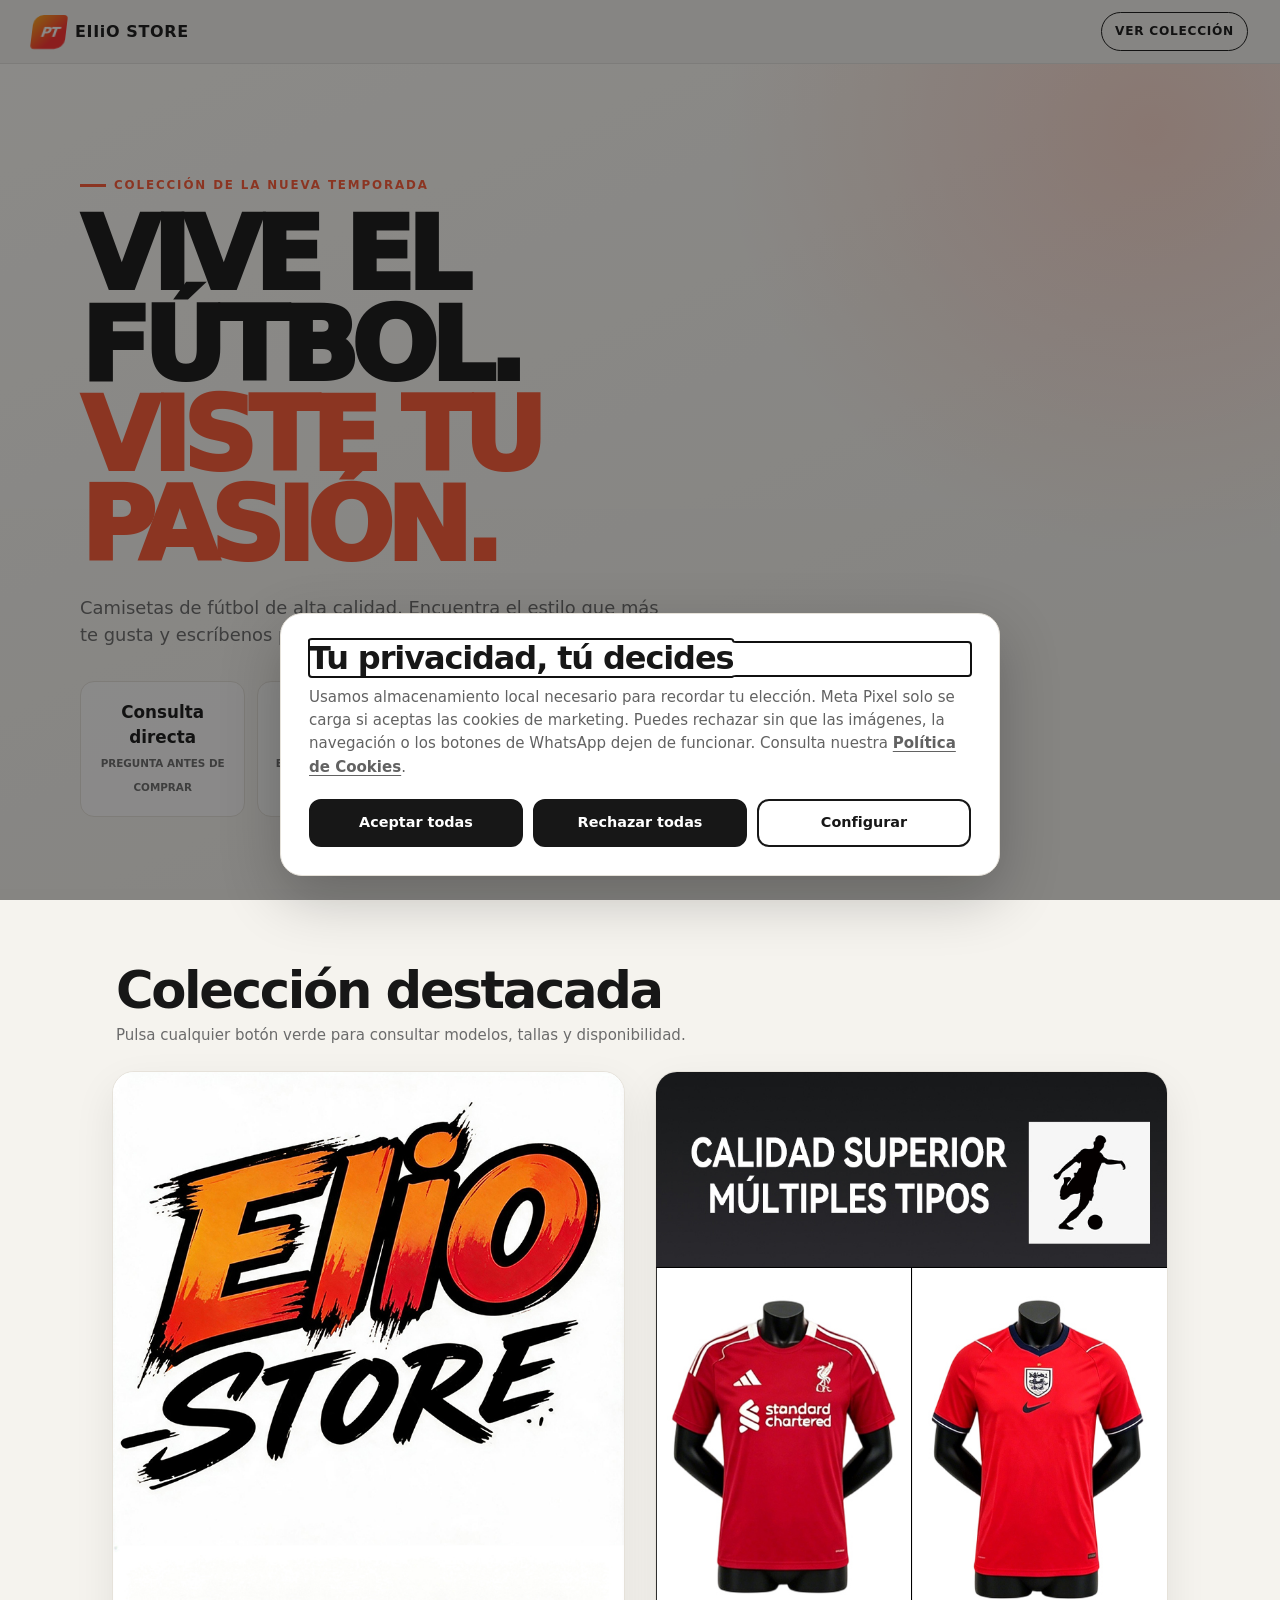
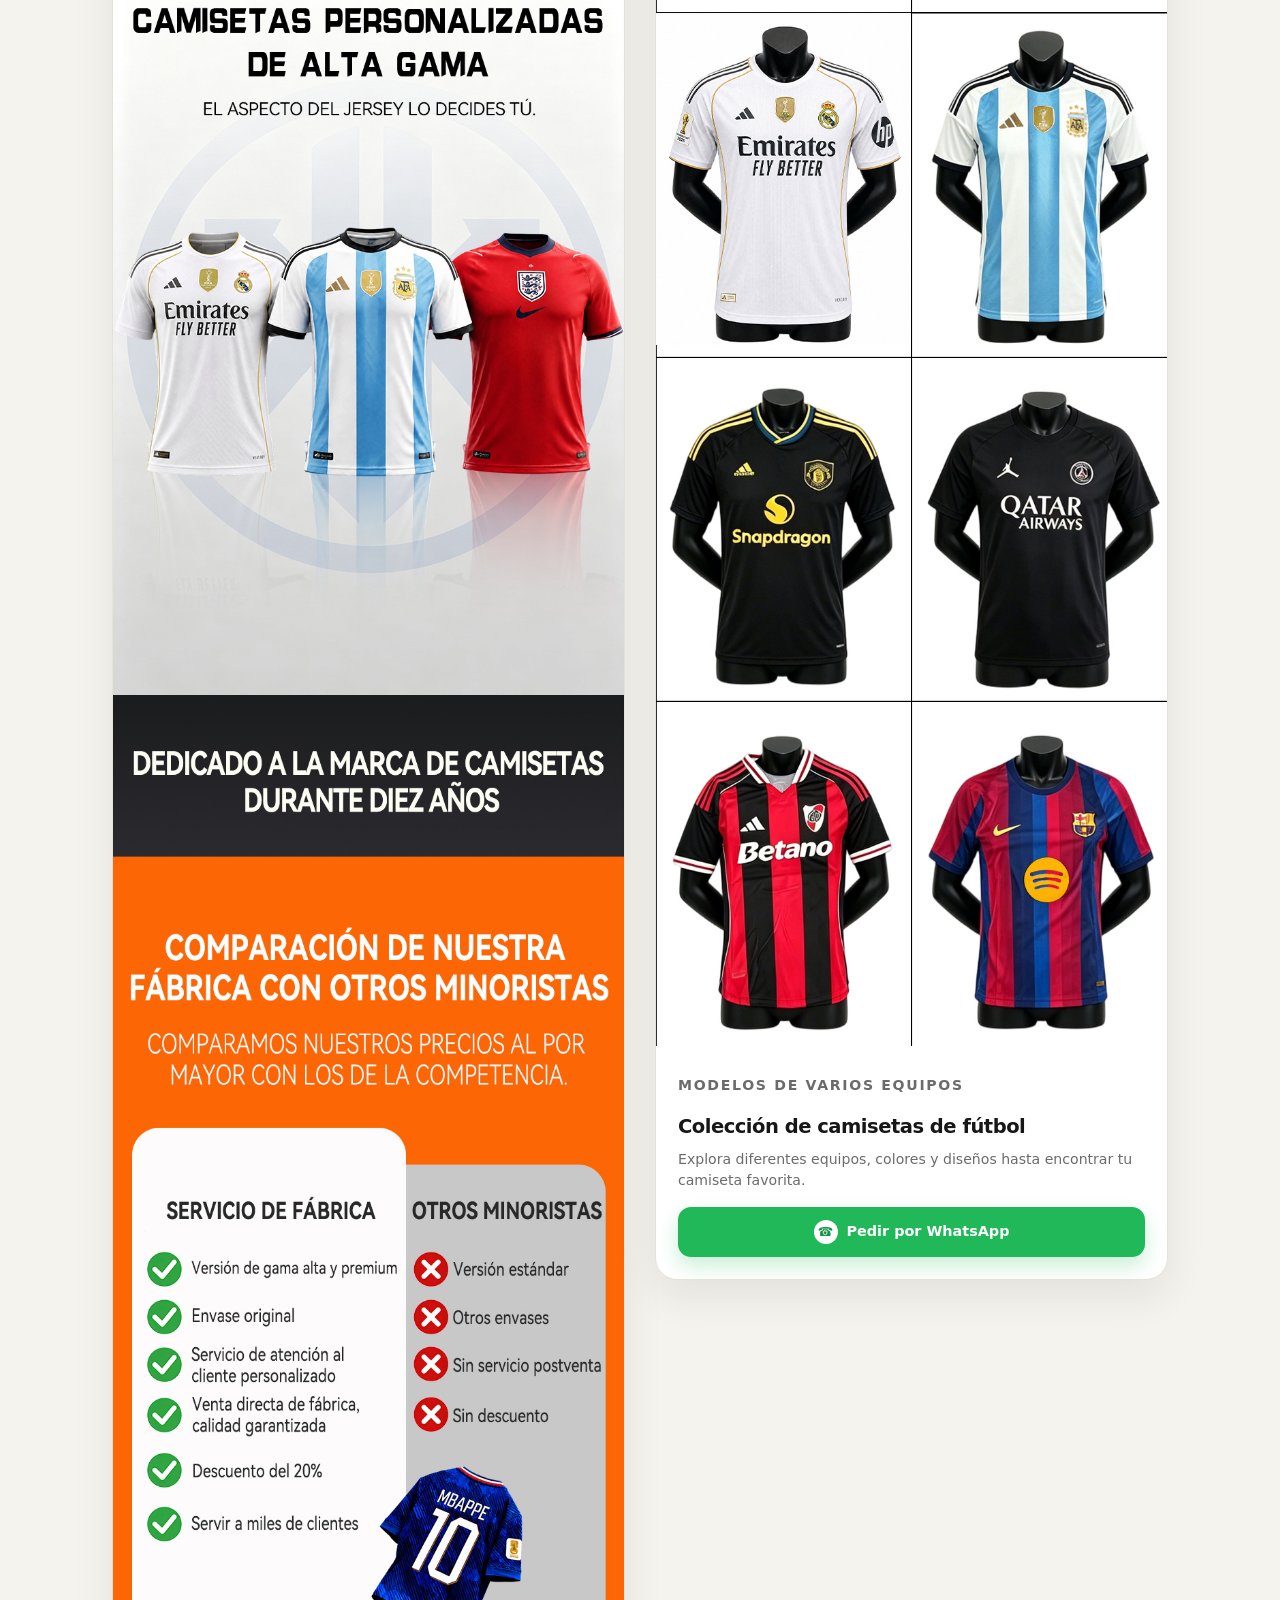
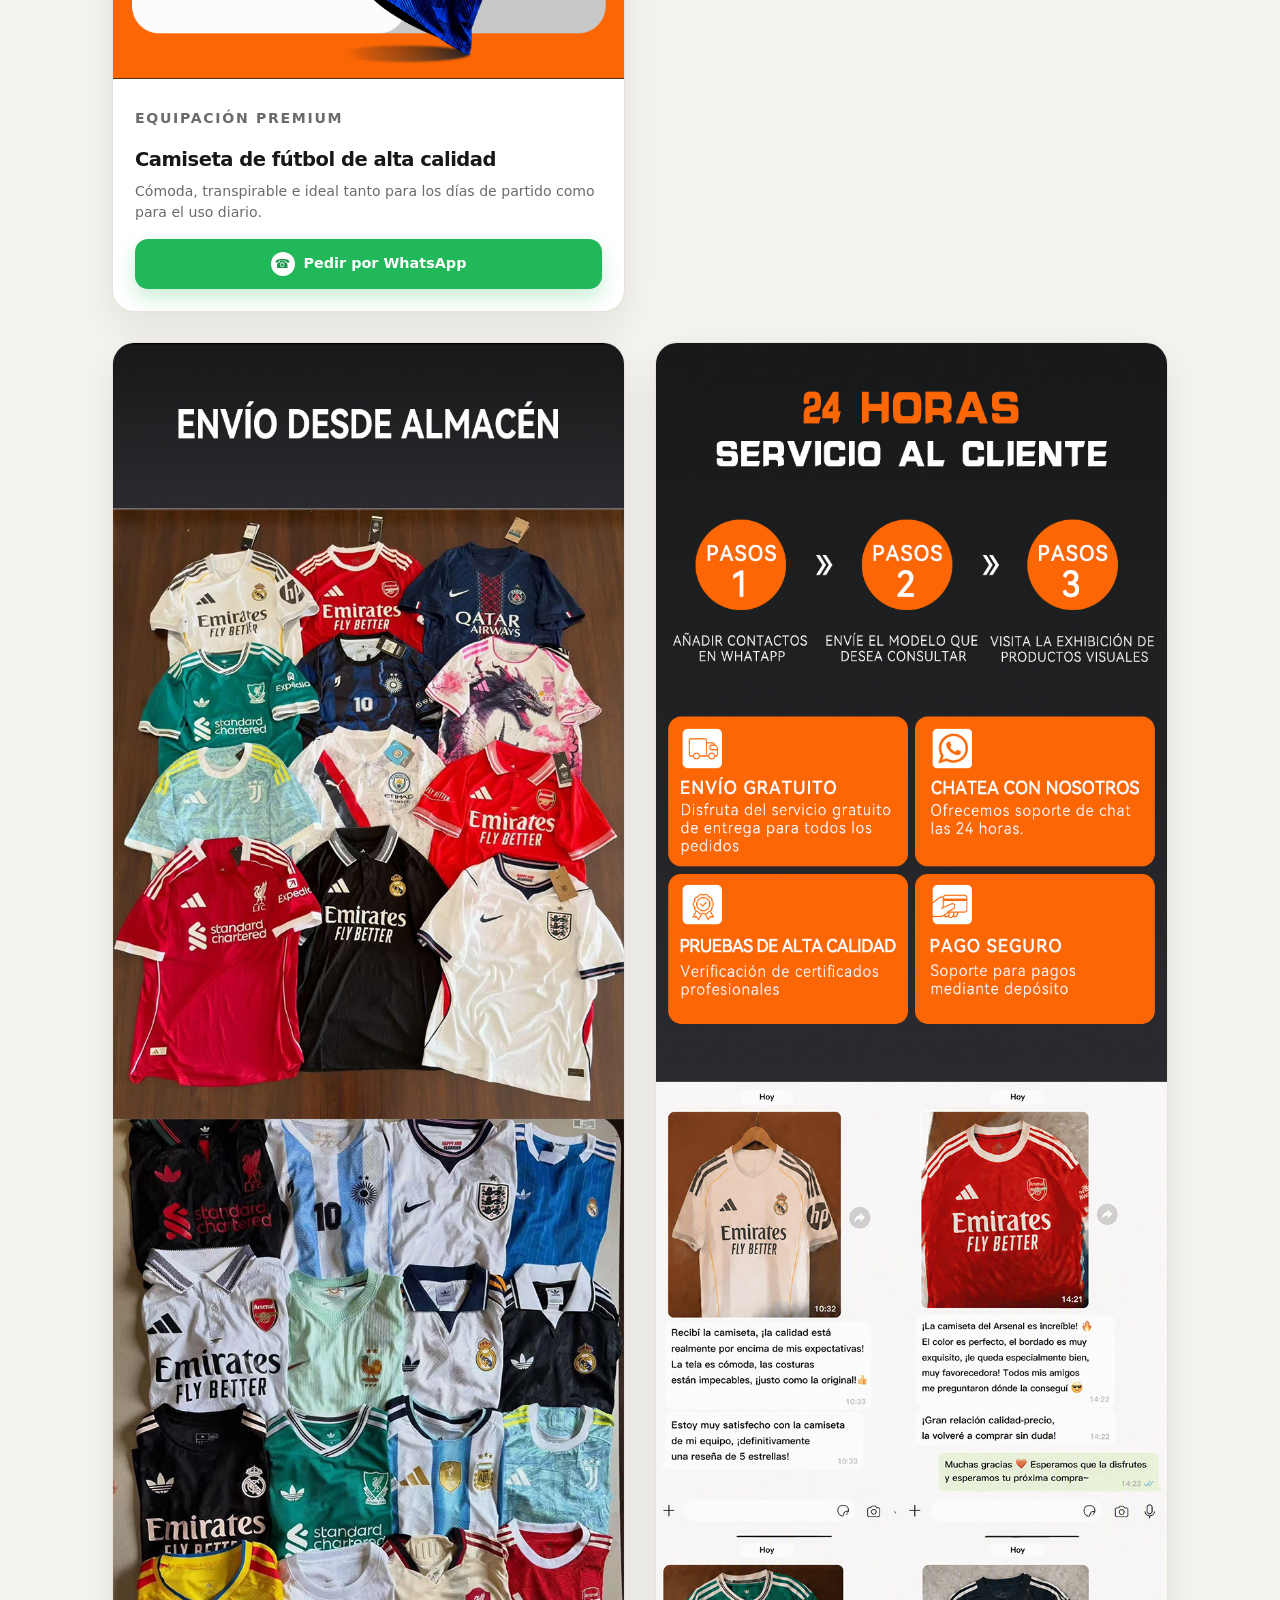
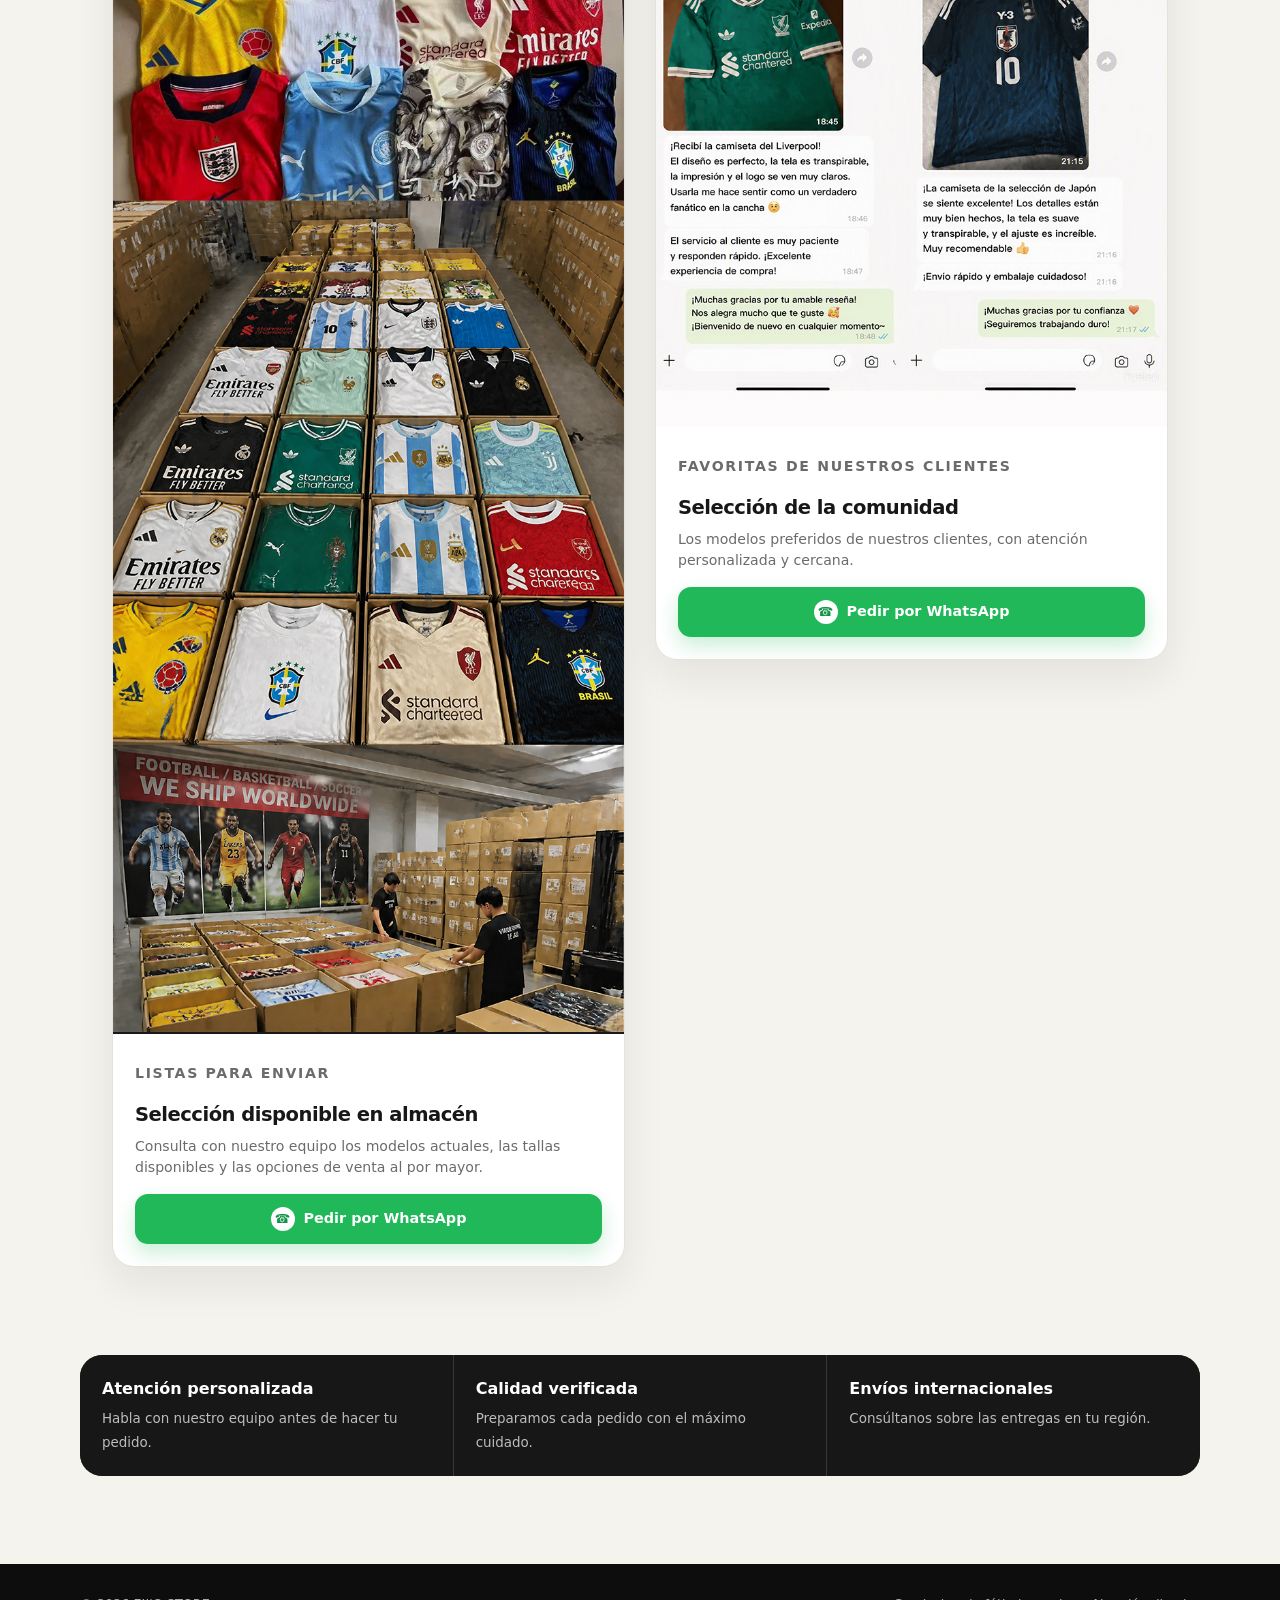
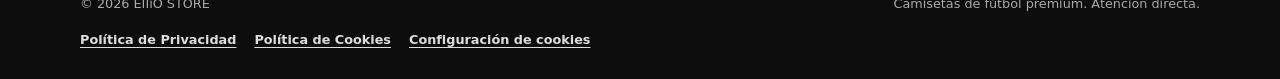
==== index.html @ 381af2af "Initial commit" ====
<!doctype html>
<html lang="es">
<head>
  <meta charset="utf-8">
  <meta name="viewport" content="width=device-width, initial-scale=1">
  <meta name="description" content="Explore football-inspired jerseys, multiple styles and personalized name and number options. Contact us on WhatsApp for product details.">
  <meta name="theme-color" content="#171717">
  <meta property="og:title" content="EIIiO Store | Football Jerseys">
  <meta property="og:description" content="Explore football-inspired jerseys and personalized jersey options. Contact us on WhatsApp for more details.">
  <title>EIIiO Store | Football Jerseys</title>
  <link rel="stylesheet" href="cookie-consent.css">
  <style>
    :root {
      --ink: #171717;
      --muted: #6b6b6b;
      --paper: #f5f3ee;
      --card: #ffffff;
      --accent: #ff5a36;
      --whatsapp: #20b858;
      --whatsapp-dark: #159447;
      --line: #e6e2da;
      --shadow: 0 16px 40px rgba(30, 24, 18, 0.08);
    }

    * { box-sizing: border-box; }

    html { scroll-behavior: smooth; }

    body {
      margin: 0;
      background: var(--paper);
      color: var(--ink);
      font-family: Inter, ui-sans-serif, system-ui, -apple-system, BlinkMacSystemFont, "Segoe UI", sans-serif;
      line-height: 1.5;
      -webkit-font-smoothing: antialiased;
    }

    img {
      display: block;
      width: 100%;
      height: auto;
    }

    a { color: inherit; }

    .site-header {
      position: sticky;
      top: 0;
      z-index: 20;
      display: flex;
      align-items: center;
      justify-content: space-between;
      min-height: 64px;
      padding: 0 18px;
      background: rgba(245, 243, 238, 0.94);
      border-bottom: 1px solid rgba(23, 23, 23, 0.08);
      backdrop-filter: blur(12px);
    }

    .brand {
      display: inline-flex;
      align-items: center;
      gap: 9px;
      color: var(--ink);
      font-size: 1rem;
      font-weight: 900;
      letter-spacing: 0.04em;
      text-decoration: none;
    }

    .brand-mark {
      display: grid;
      width: 34px;
      height: 34px;
      place-items: center;
      color: #fff;
      background: linear-gradient(135deg, #ffac18, #ff2d2d 68%);
      border-radius: 10px 4px 10px 4px;
      font-size: 0.85rem;
      font-style: italic;
      letter-spacing: -0.06em;
      transform: skew(-7deg);
    }

    .header-link {
      padding: 9px 13px;
      border: 1px solid var(--ink);
      border-radius: 999px;
      font-size: 0.76rem;
      font-weight: 800;
      letter-spacing: 0.06em;
      text-decoration: none;
      text-transform: uppercase;
    }

    .hero {
      overflow: hidden;
      padding: 58px 20px 46px;
      background:
        radial-gradient(circle at 90% 8%, rgba(255, 90, 54, 0.2), transparent 31%),
        linear-gradient(155deg, #fffdf8 0%, #f5f3ee 76%);
    }

    .hero-inner,
    .catalog,
    .benefits,
    .footer-inner {
      width: min(100%, 1120px);
      margin-inline: auto;
    }

    .eyebrow {
      display: inline-flex;
      align-items: center;
      gap: 8px;
      margin: 0 0 16px;
      color: var(--accent);
      font-size: 0.74rem;
      font-weight: 900;
      letter-spacing: 0.16em;
      text-transform: uppercase;
    }

    .eyebrow::before {
      width: 26px;
      height: 3px;
      background: currentColor;
      content: "";
    }

    h1 {
      max-width: 760px;
      margin: 0;
      font-size: clamp(2.75rem, 13vw, 6.4rem);
      font-weight: 950;
      letter-spacing: -0.075em;
      line-height: 0.88;
      text-transform: uppercase;
    }

    h1 span { color: var(--accent); }

    .hero-copy {
      max-width: 580px;
      margin: 24px 0 0;
      color: var(--muted);
      font-size: 1rem;
    }

    .hero-stats {
      display: grid;
      grid-template-columns: repeat(3, 1fr);
      gap: 8px;
      margin-top: 32px;
    }

    .stat {
      padding: 14px 8px;
      background: rgba(255, 255, 255, 0.72);
      border: 1px solid var(--line);
      border-radius: 14px;
      text-align: center;
    }

    .stat strong {
      display: block;
      font-size: 0.94rem;
      font-weight: 900;
    }

    .stat span {
      color: var(--muted);
      font-size: 0.65rem;
      font-weight: 700;
      text-transform: uppercase;
    }

    .catalog { padding: 54px 16px 62px; }

    .section-heading {
      margin-bottom: 24px;
      padding-inline: 4px;
    }

    .section-heading h2 {
      margin: 0 0 8px;
      font-size: clamp(1.85rem, 8vw, 3.2rem);
      letter-spacing: -0.045em;
      line-height: 1;
    }

    .section-heading p {
      margin: 0;
      color: var(--muted);
      font-size: 0.94rem;
    }

    .product-grid {
      display: grid;
      gap: 18px;
    }

    .product-card {
      overflow: hidden;
      background: var(--card);
      border: 1px solid var(--line);
      border-radius: 22px;
      box-shadow: var(--shadow);
    }

    .product-image-wrap {
      overflow: hidden;
      background: #eee;
    }

    .product-card img {
      transition: transform 0.45s ease;
    }

    .product-card:hover img { transform: scale(1.012); }

    .product-info { padding: 18px; }

    .product-kicker {
      margin: 0 0 5px;
      color: var(--accent);
      font-size: 0.7rem;
      font-weight: 900;
      letter-spacing: 0.12em;
      text-transform: uppercase;
    }

    .product-info h3 {
      margin: 0;
      font-size: 1.22rem;
      letter-spacing: -0.025em;
    }

    .product-info p {
      margin: 7px 0 16px;
      color: var(--muted);
      font-size: 0.88rem;
    }

    .whatsapp-button {
      display: flex;
      align-items: center;
      justify-content: center;
      gap: 9px;
      width: 100%;
      min-height: 50px;
      padding: 12px 16px;
      color: #fff;
      background: var(--whatsapp);
      border-radius: 13px;
      box-shadow: 0 9px 20px rgba(32, 184, 88, 0.24);
      font-size: 0.9rem;
      font-weight: 850;
      text-decoration: none;
      transition: background 0.2s ease, transform 0.2s ease, box-shadow 0.2s ease;
    }

    .whatsapp-button[href*="wa.me"],
    .whatsapp-button[href*="api.whatsapp.com"],
    .whatsapp-button[href*="19715072257"] {
      animation: whatsapp-gentle-shake 4s ease-in-out infinite;
      transform-origin: center;
      will-change: transform, box-shadow;
    }

    @keyframes whatsapp-gentle-shake {
      0%, 85%, 100% {
        box-shadow: 0 9px 20px rgba(32, 184, 88, 0.24);
        transform: translateX(0) scale(1);
      }
      87% {
        box-shadow: 0 11px 24px rgba(32, 184, 88, 0.34);
        transform: translateX(-2px) scale(1.012);
      }
      89.5% {
        box-shadow: 0 12px 26px rgba(32, 184, 88, 0.38);
        transform: translateX(2px) scale(1.016);
      }
      92% {
        box-shadow: 0 12px 26px rgba(32, 184, 88, 0.38);
        transform: translateX(-2px) scale(1.016);
      }
      94.5% {
        box-shadow: 0 11px 24px rgba(32, 184, 88, 0.34);
        transform: translateX(2px) scale(1.012);
      }
      97% {
        box-shadow: 0 10px 22px rgba(32, 184, 88, 0.3);
        transform: translateX(-1px) scale(1.006);
      }
    }

    .whatsapp-button::before {
      display: grid;
      width: 24px;
      height: 24px;
      place-items: center;
      background: #fff;
      border-radius: 50%;
      color: var(--whatsapp-dark);
      content: "☎";
      font-size: 0.78rem;
    }

    .whatsapp-button:hover,
    .whatsapp-button:focus-visible {
      animation: none;
      background: var(--whatsapp-dark);
      box-shadow: 0 10px 24px rgba(21, 148, 71, 0.32);
      transform: translateY(-2px);
    }

    .whatsapp-button:focus-visible,
    .header-link:focus-visible,
    .brand:focus-visible {
      outline: 3px solid rgba(255, 90, 54, 0.4);
      outline-offset: 3px;
    }

    .benefits-section {
      padding: 0 16px 64px;
    }

    .benefits {
      display: grid;
      gap: 1px;
      overflow: hidden;
      background: #383838;
      border-radius: 22px;
    }

    .benefit {
      padding: 22px;
      color: #fff;
      background: var(--ink);
    }

    .benefit strong {
      display: block;
      margin-bottom: 5px;
      font-size: 1rem;
    }

    .benefit span {
      color: #bdbdbd;
      font-size: 0.84rem;
    }

    footer {
      padding: 30px 20px;
      color: #aaa;
      background: #0d0d0d;
      font-size: 0.8rem;
    }

    .footer-inner {
      display: flex;
      flex-wrap: wrap;
      justify-content: space-between;
      gap: 8px 20px;
    }

    .footer-links {
      display: flex;
      flex-basis: 100%;
      flex-wrap: wrap;
      gap: 8px 18px;
      margin-top: 8px;
    }

    .footer-links a {
      color: #ddd;
      font-weight: 700;
      text-decoration-thickness: 1px;
      text-underline-offset: 3px;
    }

    .footer-links a:hover,
    .footer-links a:focus-visible {
      color: #fff;
      outline: 2px solid rgba(255, 90, 54, 0.6);
      outline-offset: 3px;
    }

    @media (min-width: 700px) {
      .site-header { padding-inline: 32px; }
      .hero { padding: 88px 32px 72px; }
      .hero-copy { font-size: 1.12rem; }
      .hero-stats { max-width: 520px; gap: 12px; }
      .stat { padding: 18px 12px; }
      .stat strong { font-size: 1.05rem; }
      .catalog { padding: 76px 32px 88px; }
      .product-grid { grid-template-columns: repeat(2, minmax(0, 1fr)); gap: 24px; align-items: start; }
      .product-info { padding: 22px; }
      .benefits-section { padding: 0 32px 88px; }
      .benefits { grid-template-columns: repeat(3, 1fr); }
    }

    @media (min-width: 1040px) {
      .hero { padding-top: 106px; }
      .product-grid { gap: 30px; }
    }

    @media (prefers-reduced-motion: reduce) {
      html { scroll-behavior: auto; }
      *, *::before, *::after { transition: none !important; }
      .whatsapp-button { animation: none !important; }
    }
  </style>
</head>
<body>
  <header class="site-header">
    <a class="brand" href="#top" aria-label="Inicio de EIIiO STORE">
      <span class="brand-mark">PT</span>
      <span>EIIiO STORE</span>
    </a>
    <a class="header-link" href="#collection">Ver colección</a>
  </header>

  <main id="top">
    <section class="hero" aria-labelledby="hero-title">
      <div class="hero-inner">
        <p class="eyebrow">Colección de la nueva temporada</p>
        <h1 id="hero-title">Vive el fútbol.<br><span>Viste tu pasión.</span></h1>
        <p class="hero-copy">Camisetas de fútbol de alta calidad. Encuentra el estilo que más te gusta y escríbenos por WhatsApp para hacer tu pedido.</p>
        <div class="hero-stats" aria-label="Servicios de la tienda">
          <div class="stat"><strong>Consulta directa</strong><span>Pregunta antes de comprar</span></div>
          <div class="stat"><strong>Asesoría de tallas</strong><span>Elige la talla ideal</span></div>
          <div class="stat"><strong>Pedido por WhatsApp</strong><span>Habla con nuestro equipo</span></div>
        </div>
      </div>
    </section>

    <section class="catalog" id="collection" aria-labelledby="collection-title">
      <div class="section-heading">
        <h2 id="collection-title">Colección destacada</h2>
        <p>Pulsa cualquier botón verde para consultar modelos, tallas y disponibilidad.</p>
      </div>

      <div class="product-grid">
        <article class="product-card">
          <div class="product-image-wrap">
            <img src="images/product-01.jpg.jpg" alt="Camiseta de fútbol premium e información del servicio de EIIiO STORE" loading="eager">
          </div>
          <div class="product-info">
            <p class="product-kicker">Equipación premium</p>
            <h3>Camiseta de fútbol de alta calidad</h3>
            <p>Cómoda, transpirable e ideal tanto para los días de partido como para el uso diario.</p>
            <a class="whatsapp-button" href="https://wa.me/19715072257?text=Hello%2C%20I%20am%20interested%20in%20Product%2001.%20Could%20you%20please%20tell%20me%20the%20price%3F" data-product="Producto 01" target="_blank" rel="noopener">Pedir por WhatsApp</a>
          </div>
        </article>

        <article class="product-card">
          <div class="product-image-wrap">
            <img src="images/product-02.jpg.jpg" alt="Variedad de camisetas de fútbol en distintos colores y detalles de confección" loading="lazy">
          </div>
          <div class="product-info">
            <p class="product-kicker">Modelos de varios equipos</p>
            <h3>Colección de camisetas de fútbol</h3>
            <p>Explora diferentes equipos, colores y diseños hasta encontrar tu camiseta favorita.</p>
            <a class="whatsapp-button" href="https://wa.me/19715072257?text=Hello%2C%20I%20am%20interested%20in%20Product%2002.%20Could%20you%20please%20tell%20me%20the%20price%3F" data-product="Producto 02" target="_blank" rel="noopener">Pedir por WhatsApp</a>
          </div>
        </article>

        <article class="product-card">
          <div class="product-image-wrap">
            <img src="images/product-03.jpg.jpg" alt="Gran envío de camisetas de fútbol embaladas y listas para salir del almacén" loading="lazy">
          </div>
          <div class="product-info">
            <p class="product-kicker">Listas para enviar</p>
            <h3>Selección disponible en almacén</h3>
            <p>Consulta con nuestro equipo los modelos actuales, las tallas disponibles y las opciones de venta al por mayor.</p>
            <a class="whatsapp-button" href="https://wa.me/19715072257?text=Hello%2C%20I%20am%20interested%20in%20Product%2003.%20Could%20you%20please%20tell%20me%20the%20price%3F" data-product="Producto 03" target="_blank" rel="noopener">Pedir por WhatsApp</a>
          </div>
        </article>

        <article class="product-card">
          <div class="product-image-wrap">
            <img src="images/product-04.jpg.jpg" alt="Pasos de atención al cliente y opiniones sobre las camisetas de fútbol" loading="lazy">
          </div>
          <div class="product-info">
            <p class="product-kicker">Favoritas de nuestros clientes</p>
            <h3>Selección de la comunidad</h3>
            <p>Los modelos preferidos de nuestros clientes, con atención personalizada y cercana.</p>
            <a class="whatsapp-button" href="https://wa.me/19715072257?text=Hello%2C%20I%20am%20interested%20in%20Product%2004.%20Could%20you%20please%20tell%20me%20the%20price%3F" data-product="Producto 04" target="_blank" rel="noopener">Pedir por WhatsApp</a>
          </div>
        </article>
      </div>
    </section>

    <section class="benefits-section" aria-label="Ventajas de comprar con nosotros">
      <div class="benefits">
        <div class="benefit"><strong>Atención personalizada</strong><span>Habla con nuestro equipo antes de hacer tu pedido.</span></div>
        <div class="benefit"><strong>Calidad verificada</strong><span>Preparamos cada pedido con el máximo cuidado.</span></div>
        <div class="benefit"><strong>Envíos internacionales</strong><span>Consúltanos sobre las entregas en tu región.</span></div>
      </div>
    </section>
  </main>

  <footer>
    <div class="footer-inner">
      <span>© <span id="year"></span> EIIiO STORE</span>
      <span>Camisetas de fútbol premium. Atención directa.</span>
      <nav class="footer-links" aria-label="Información legal y privacidad">
        <a href="privacy.html">Política de Privacidad</a>
        <a href="cookies.html">Política de Cookies</a>
        <a href="#configuracion-cookies" data-cookie-settings>Configuración de cookies</a>
      </nav>
    </div>
  </footer>

  <script>
    document.getElementById("year").textContent = new Date().getFullYear();

    document.querySelectorAll("[data-product]").forEach(function (button) {
      var product = button.getAttribute("data-product");
      var message = "Hola, me interesa " + product + ". ¿Podrían indicarme el precio, por favor?";
      button.href = "https://wa.me/19715072257?text=" + encodeURIComponent(message);
    });
  </script>
  <script src="cookie-consent.js" data-meta-pixel-id="1388606413208332" defer></script>
</body>
</html>
---- cookie-consent.css ----
:root {
  --consent-ink: #171717;
  --consent-muted: #626262;
  --consent-paper: #f5f3ee;
  --consent-card: #ffffff;
  --consent-accent: #ff5a36;
  --consent-line: #e6e2da;
}

.cookie-consent[hidden],
.cookie-consent-panel[hidden] {
  display: none !important;
}

.cookie-consent {
  position: fixed;
  inset: 0;
  z-index: 1000;
  display: flex;
  align-items: flex-end;
  justify-content: center;
  padding: 16px;
  background: rgba(13, 13, 13, 0.48);
}

.cookie-consent-card {
  width: min(100%, 720px);
  max-height: min(88vh, 720px);
  overflow-y: auto;
  padding: 22px;
  color: var(--consent-ink);
  background: var(--consent-card);
  border: 1px solid var(--consent-line);
  border-radius: 22px;
  box-shadow: 0 20px 60px rgba(0, 0, 0, 0.24);
  font-family: Inter, ui-sans-serif, system-ui, -apple-system, BlinkMacSystemFont, "Segoe UI", sans-serif;
}

.cookie-consent-card h2 {
  margin: 0 0 10px;
  font-size: clamp(1.45rem, 5vw, 2rem);
  letter-spacing: -0.035em;
  line-height: 1.05;
}

.cookie-consent-card p {
  margin: 0;
  color: var(--consent-muted);
  font-size: 0.94rem;
  line-height: 1.55;
}

.cookie-consent-card a {
  color: inherit;
  font-weight: 750;
  text-decoration-thickness: 1px;
  text-underline-offset: 3px;
}

.cookie-consent-actions {
  display: grid;
  gap: 10px;
  margin-top: 20px;
}

.cookie-consent-button {
  min-height: 48px;
  padding: 11px 16px;
  border: 2px solid var(--consent-ink);
  border-radius: 12px;
  cursor: pointer;
  font: inherit;
  font-size: 0.9rem;
  font-weight: 850;
}

.cookie-consent-button[data-cookie-action="accept"],
.cookie-consent-button[data-cookie-action="reject"] {
  color: #fff;
  background: var(--consent-ink);
}

.cookie-consent-button[data-cookie-action="configure"],
.cookie-consent-button[data-cookie-action="save"],
.cookie-consent-button[data-cookie-action="close"] {
  color: var(--consent-ink);
  background: #fff;
}

.cookie-consent-button:hover,
.cookie-consent-button:focus-visible {
  border-color: var(--consent-accent);
  outline: 3px solid rgba(255, 90, 54, 0.3);
  outline-offset: 2px;
}

.cookie-consent-options {
  display: grid;
  gap: 12px;
  margin-top: 18px;
}

.cookie-consent-option {
  display: grid;
  grid-template-columns: 1fr auto;
  gap: 10px 18px;
  align-items: center;
  padding: 15px;
  background: var(--consent-paper);
  border: 1px solid var(--consent-line);
  border-radius: 14px;
}

.cookie-consent-option strong {
  display: block;
  margin-bottom: 3px;
}

.cookie-consent-option span {
  display: block;
  color: var(--consent-muted);
  font-size: 0.82rem;
}

.cookie-consent-toggle {
  width: 22px;
  height: 22px;
  margin: 0;
  accent-color: var(--consent-accent);
}

.cookie-consent-note {
  margin-top: 14px !important;
  font-size: 0.8rem !important;
}

@media (min-width: 640px) {
  .cookie-consent {
    padding: 24px;
  }

  .cookie-consent-card {
    padding: 28px;
  }

  .cookie-consent-actions {
    grid-template-columns: repeat(3, minmax(0, 1fr));
  }
}

@media (prefers-reduced-motion: reduce) {
  .cookie-consent-card,
  .cookie-consent-button {
    scroll-behavior: auto;
    transition: none !important;
  }
}
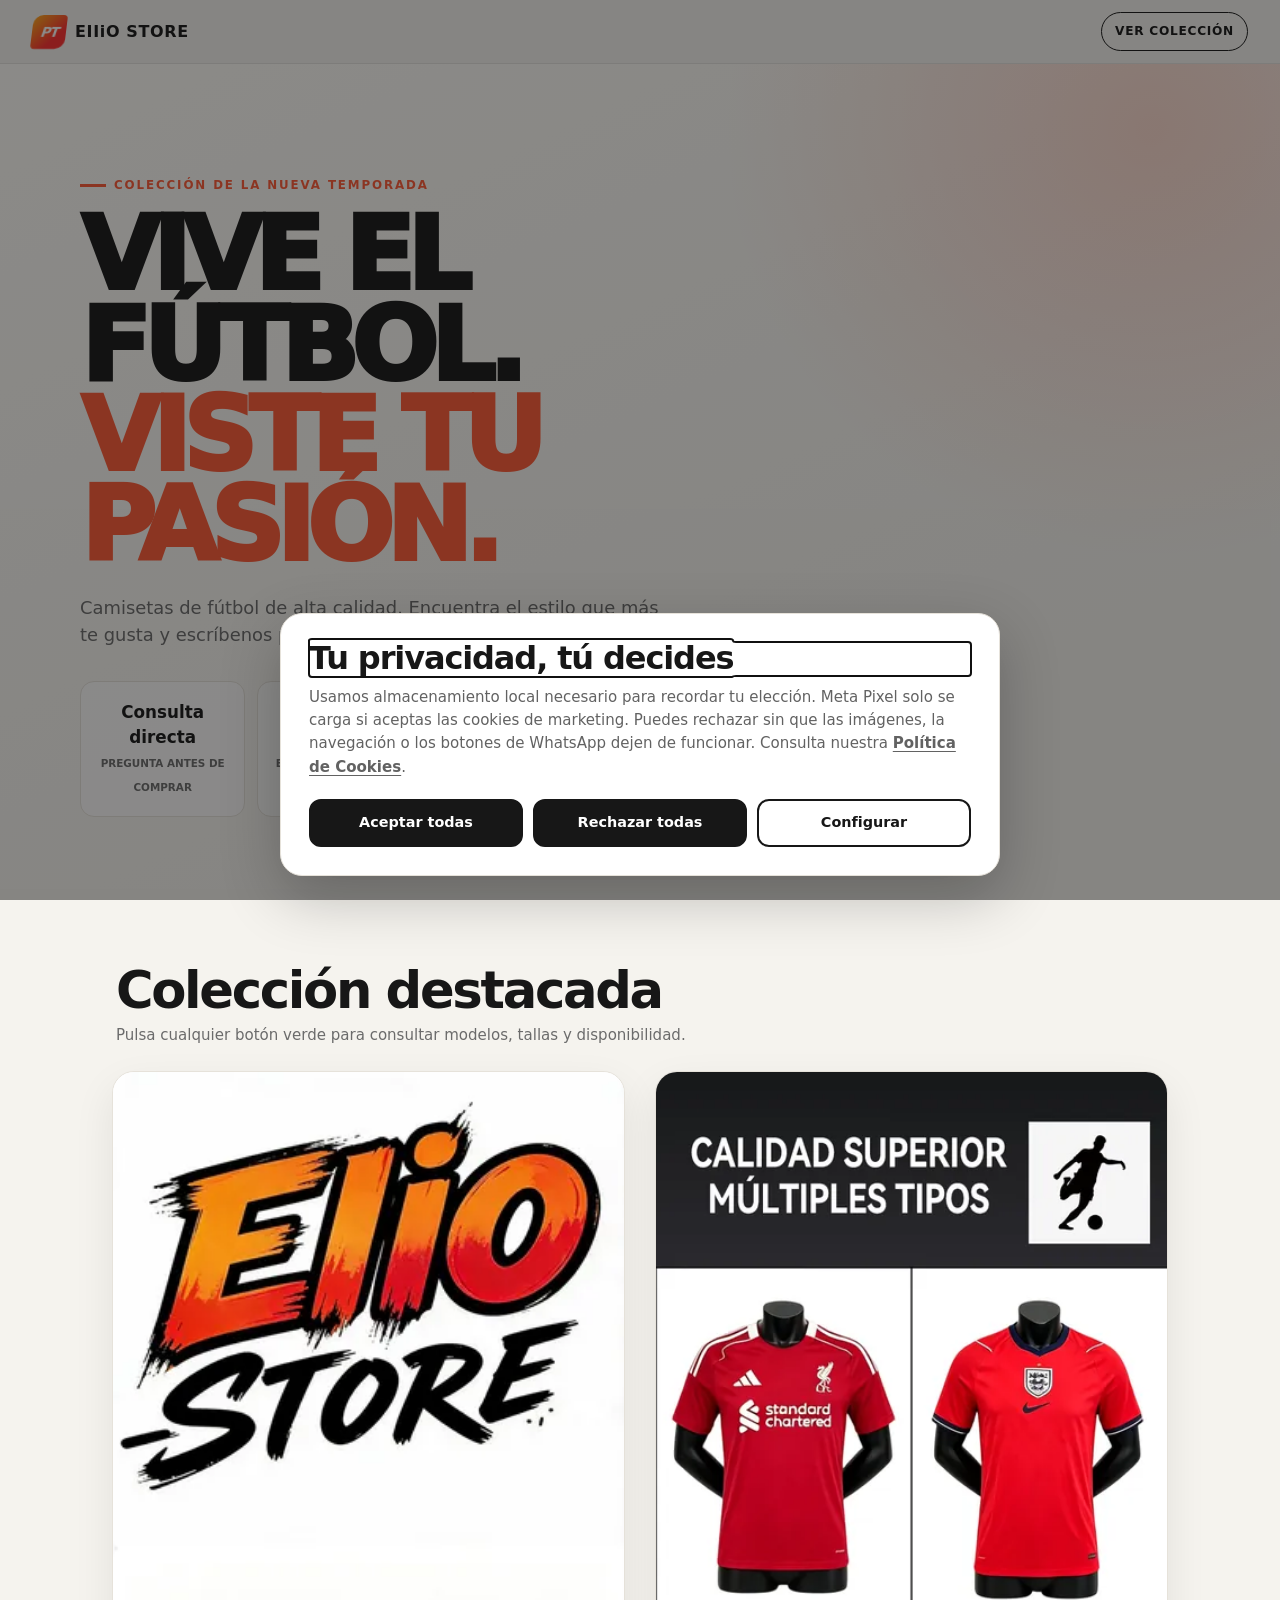
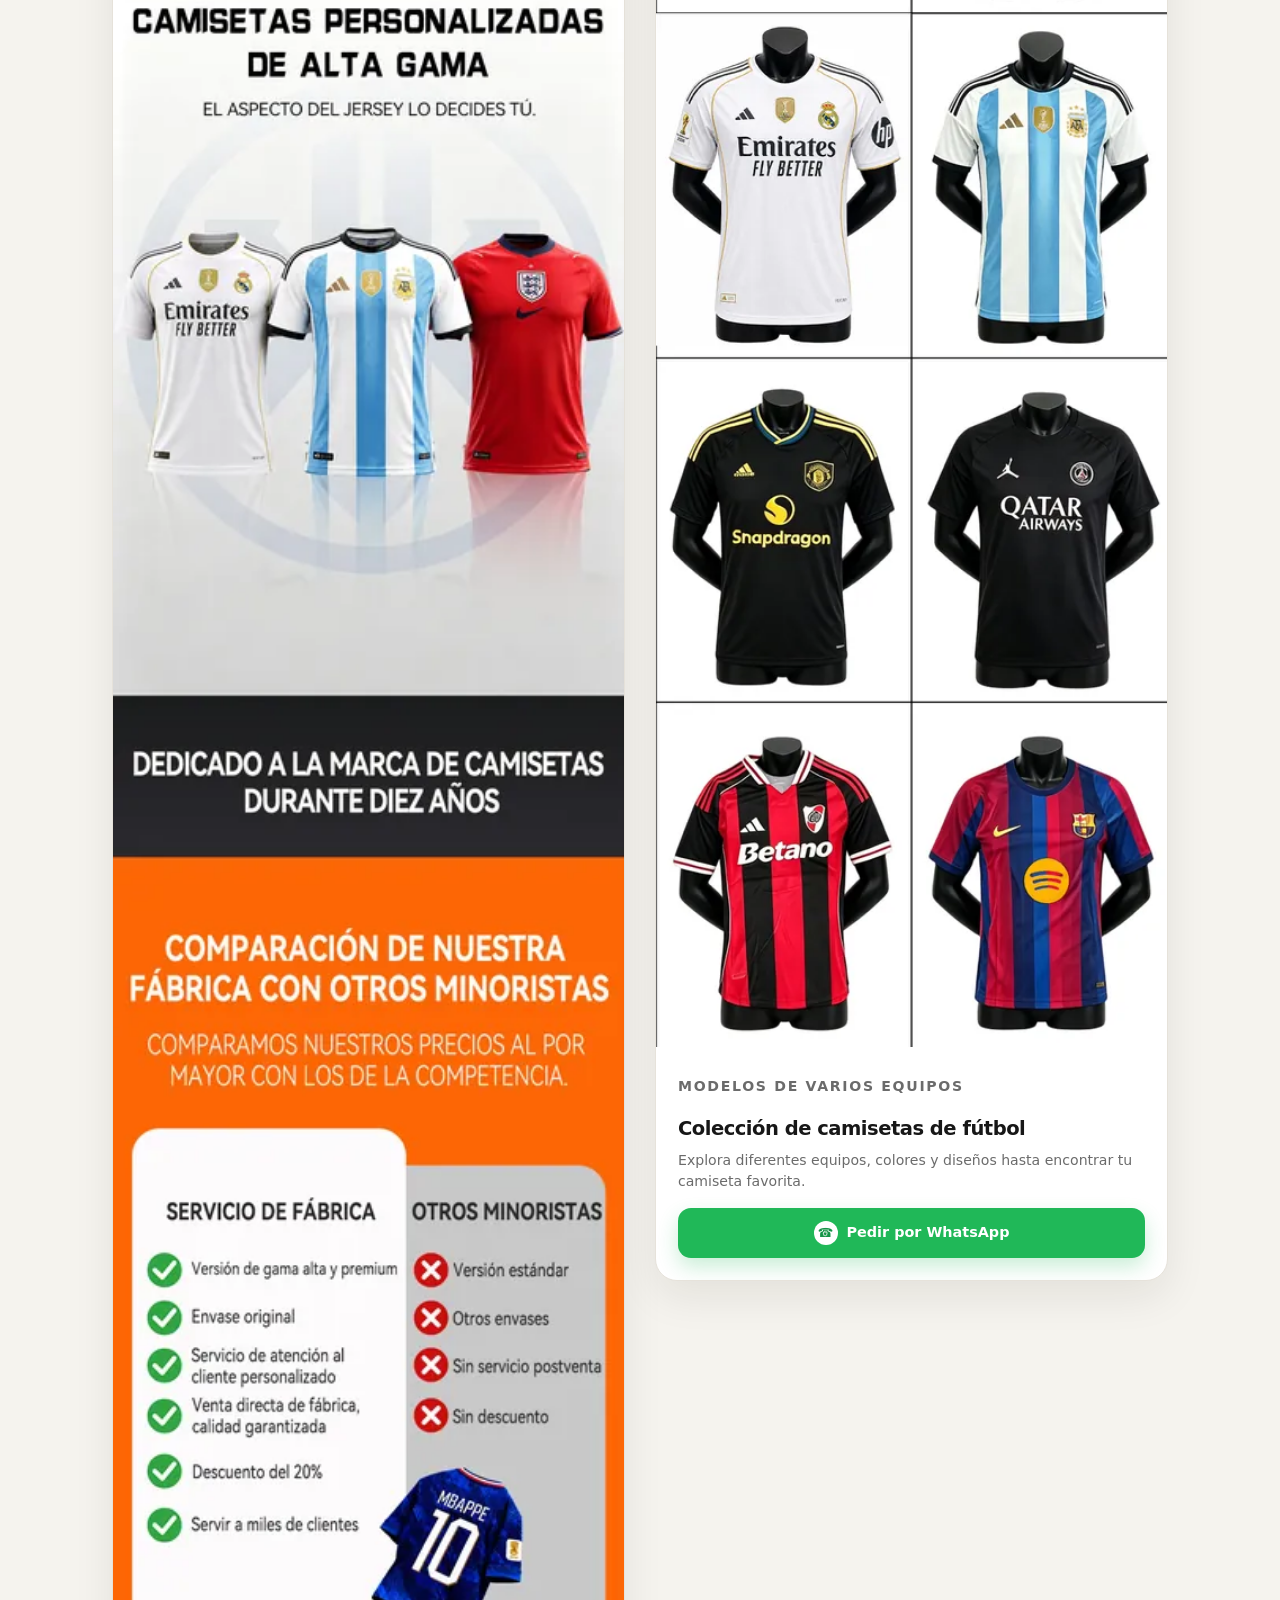
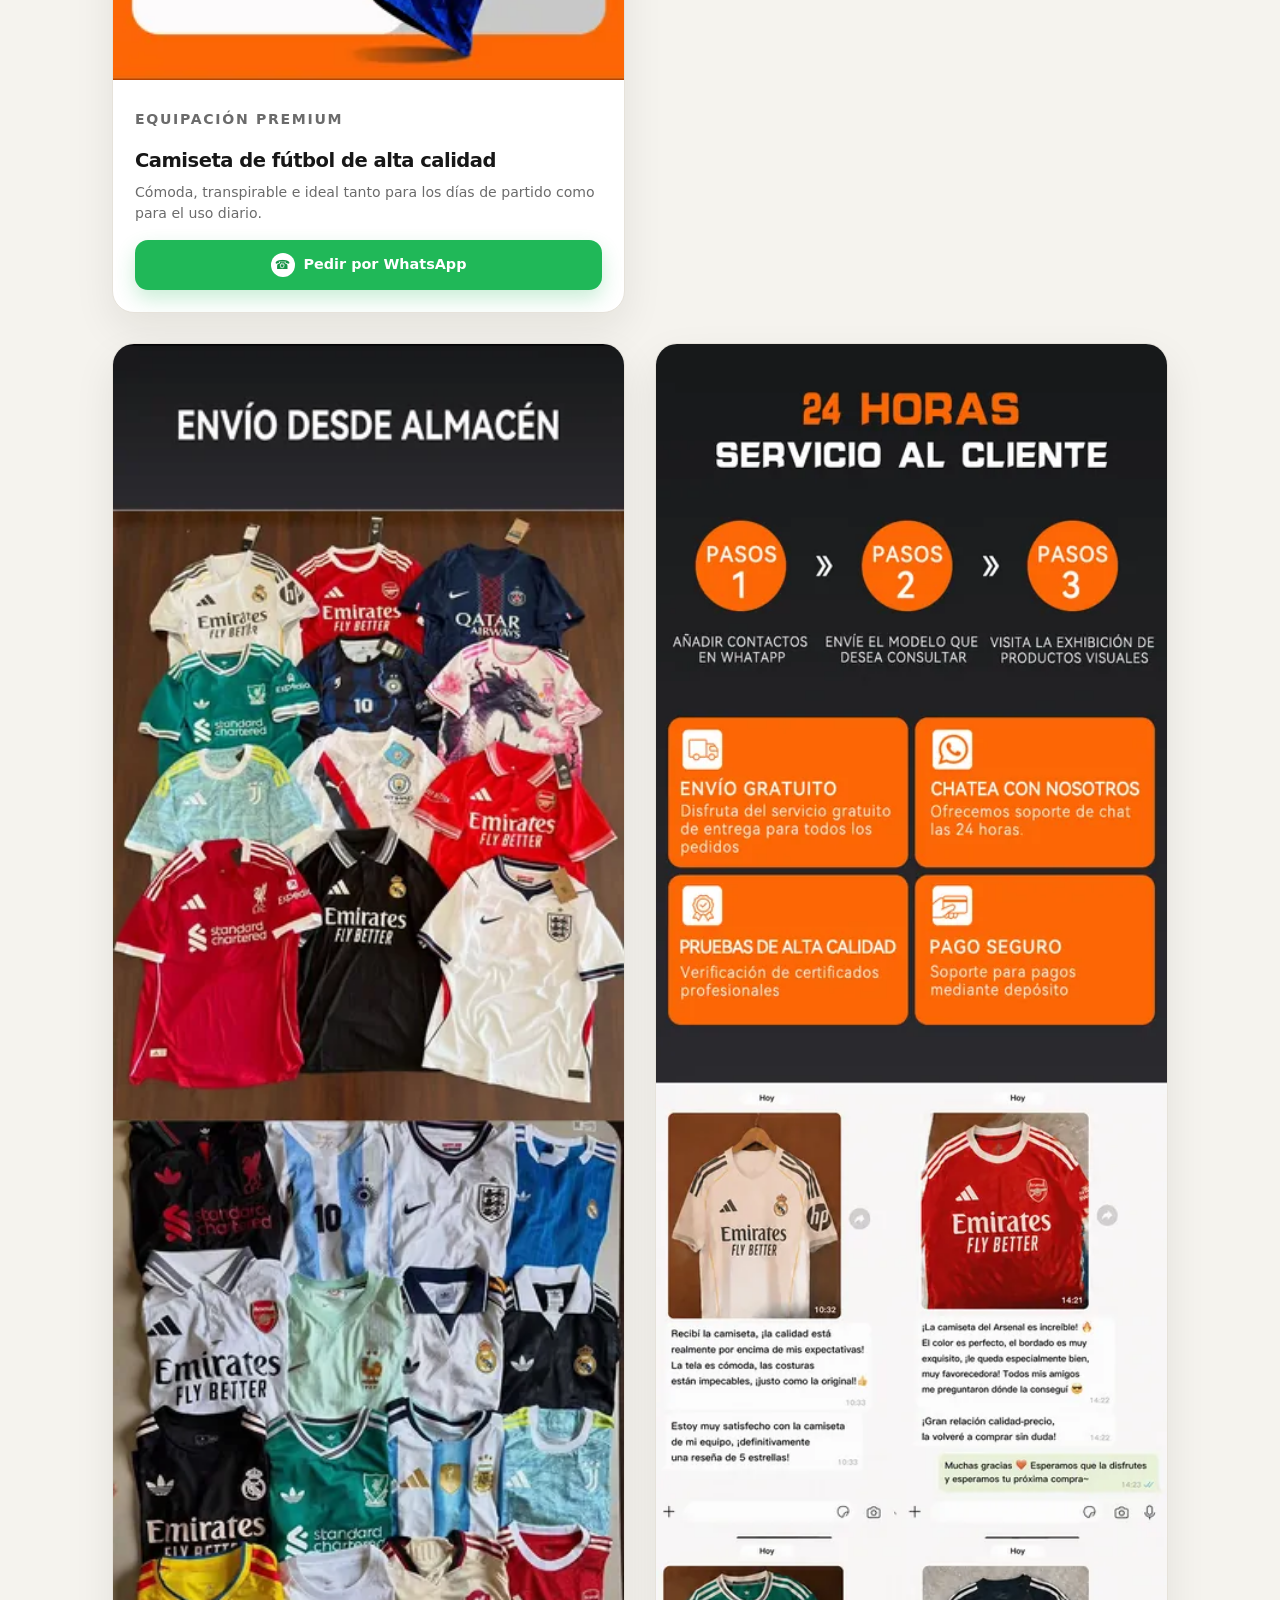
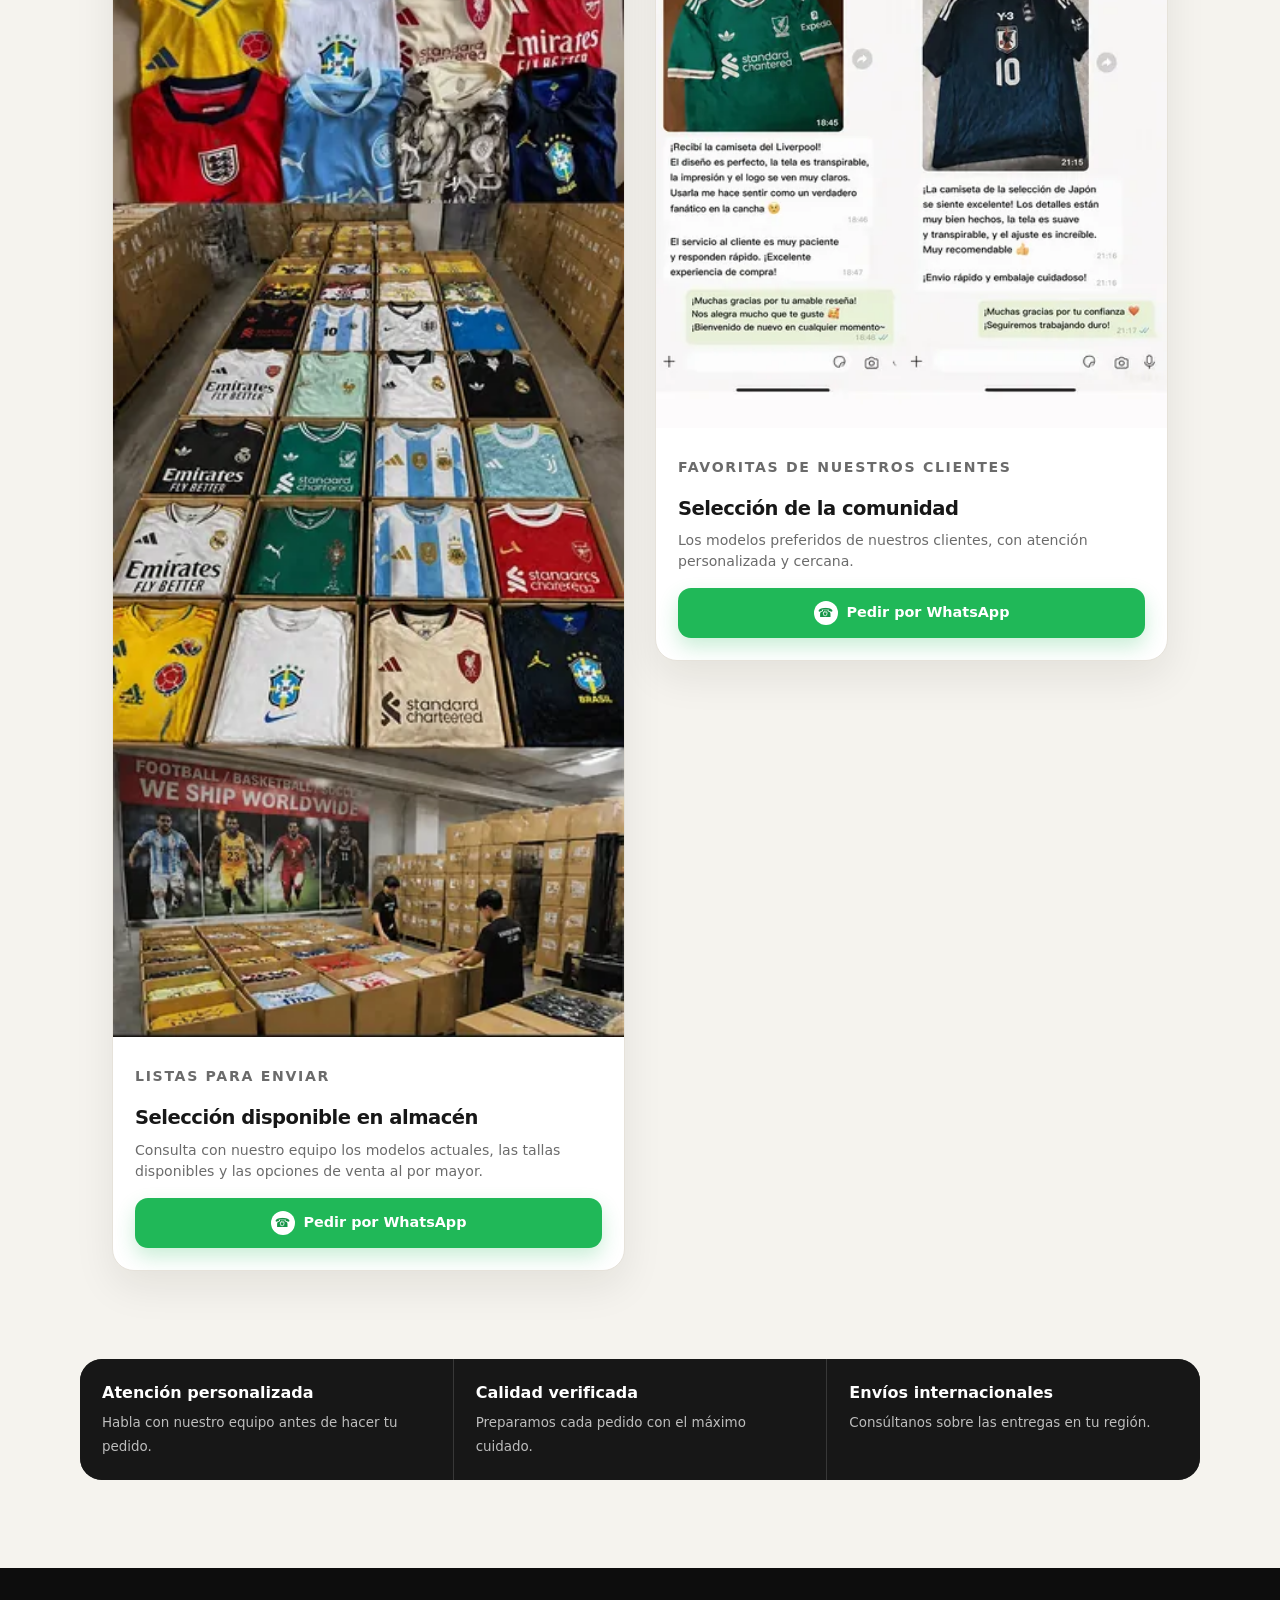
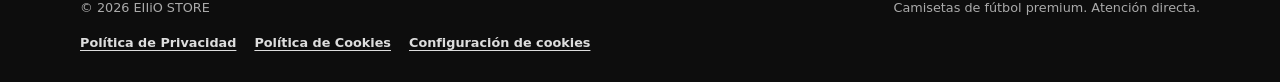
==== commit fcb0c6f8: "Optimize landing page images" ====
--- a/index.html
+++ b/index.html
@@ -262,7 +262,7 @@
 
     .whatsapp-button[href*="wa.me"],
     .whatsapp-button[href*="api.whatsapp.com"],
-    .whatsapp-button[href*="19715072257"] {
+    .whatsapp-button[href*="19714924184"] {
       animation: whatsapp-gentle-shake 4s ease-in-out infinite;
       transform-origin: center;
       will-change: transform, box-shadow;
@@ -445,49 +445,49 @@
       <div class="product-grid">
         <article class="product-card">
           <div class="product-image-wrap">
-            <img src="images/product-01.jpg.jpg" alt="Camiseta de fútbol premium e información del servicio de EIIiO STORE" loading="eager">
+            <img src="images/product-01.webp" alt="Camiseta de fútbol premium e información del servicio de EIIiO STORE" loading="eager">
           </div>
           <div class="product-info">
             <p class="product-kicker">Equipación premium</p>
             <h3>Camiseta de fútbol de alta calidad</h3>
             <p>Cómoda, transpirable e ideal tanto para los días de partido como para el uso diario.</p>
-            <a class="whatsapp-button" href="https://wa.me/19715072257?text=Hello%2C%20I%20am%20interested%20in%20Product%2001.%20Could%20you%20please%20tell%20me%20the%20price%3F" data-product="Producto 01" target="_blank" rel="noopener">Pedir por WhatsApp</a>
+            <a class="whatsapp-button" href="https://wa.me/19714924184?text=Hello%2C%20I%20am%20interested%20in%20Product%2001.%20Could%20you%20please%20tell%20me%20the%20price%3F" data-product="Producto 01" target="_blank" rel="noopener">Pedir por WhatsApp</a>
           </div>
         </article>
 
         <article class="product-card">
           <div class="product-image-wrap">
-            <img src="images/product-02.jpg.jpg" alt="Variedad de camisetas de fútbol en distintos colores y detalles de confección" loading="lazy">
+            <img src="images/product-02.webp" alt="Variedad de camisetas de fútbol en distintos colores y detalles de confección" loading="lazy">
           </div>
           <div class="product-info">
             <p class="product-kicker">Modelos de varios equipos</p>
             <h3>Colección de camisetas de fútbol</h3>
             <p>Explora diferentes equipos, colores y diseños hasta encontrar tu camiseta favorita.</p>
-            <a class="whatsapp-button" href="https://wa.me/19715072257?text=Hello%2C%20I%20am%20interested%20in%20Product%2002.%20Could%20you%20please%20tell%20me%20the%20price%3F" data-product="Producto 02" target="_blank" rel="noopener">Pedir por WhatsApp</a>
+            <a class="whatsapp-button" href="https://wa.me/19714924184?text=Hello%2C%20I%20am%20interested%20in%20Product%2002.%20Could%20you%20please%20tell%20me%20the%20price%3F" data-product="Producto 02" target="_blank" rel="noopener">Pedir por WhatsApp</a>
           </div>
         </article>
 
         <article class="product-card">
           <div class="product-image-wrap">
-            <img src="images/product-03.jpg.jpg" alt="Gran envío de camisetas de fútbol embaladas y listas para salir del almacén" loading="lazy">
+            <img src="images/product-03.webp" alt="Gran envío de camisetas de fútbol embaladas y listas para salir del almacén" loading="lazy">
           </div>
           <div class="product-info">
             <p class="product-kicker">Listas para enviar</p>
             <h3>Selección disponible en almacén</h3>
             <p>Consulta con nuestro equipo los modelos actuales, las tallas disponibles y las opciones de venta al por mayor.</p>
-            <a class="whatsapp-button" href="https://wa.me/19715072257?text=Hello%2C%20I%20am%20interested%20in%20Product%2003.%20Could%20you%20please%20tell%20me%20the%20price%3F" data-product="Producto 03" target="_blank" rel="noopener">Pedir por WhatsApp</a>
+            <a class="whatsapp-button" href="https://wa.me/19714924184?text=Hello%2C%20I%20am%20interested%20in%20Product%2003.%20Could%20you%20please%20tell%20me%20the%20price%3F" data-product="Producto 03" target="_blank" rel="noopener">Pedir por WhatsApp</a>
           </div>
         </article>
 
         <article class="product-card">
           <div class="product-image-wrap">
-            <img src="images/product-04.jpg.jpg" alt="Pasos de atención al cliente y opiniones sobre las camisetas de fútbol" loading="lazy">
+            <img src="images/product-04.webp" alt="Pasos de atención al cliente y opiniones sobre las camisetas de fútbol" loading="lazy">
           </div>
           <div class="product-info">
             <p class="product-kicker">Favoritas de nuestros clientes</p>
             <h3>Selección de la comunidad</h3>
             <p>Los modelos preferidos de nuestros clientes, con atención personalizada y cercana.</p>
-            <a class="whatsapp-button" href="https://wa.me/19715072257?text=Hello%2C%20I%20am%20interested%20in%20Product%2004.%20Could%20you%20please%20tell%20me%20the%20price%3F" data-product="Producto 04" target="_blank" rel="noopener">Pedir por WhatsApp</a>
+            <a class="whatsapp-button" href="https://wa.me/19714924184?text=Hello%2C%20I%20am%20interested%20in%20Product%2004.%20Could%20you%20please%20tell%20me%20the%20price%3F" data-product="Producto 04" target="_blank" rel="noopener">Pedir por WhatsApp</a>
           </div>
         </article>
       </div>
@@ -520,9 +520,9 @@
     document.querySelectorAll("[data-product]").forEach(function (button) {
       var product = button.getAttribute("data-product");
       var message = "Hola, me interesa " + product + ". ¿Podrían indicarme el precio, por favor?";
-      button.href = "https://wa.me/19715072257?text=" + encodeURIComponent(message);
+      button.href = "https://wa.me/19714924184?text=" + encodeURIComponent(message);
     });
   </script>
-  <script src="cookie-consent.js" data-meta-pixel-id="1388606413208332" defer></script>
+  <script src="cookie-consent.js" data-meta-pixel-id="1118450853846312" defer></script>
 </body>
 </html>
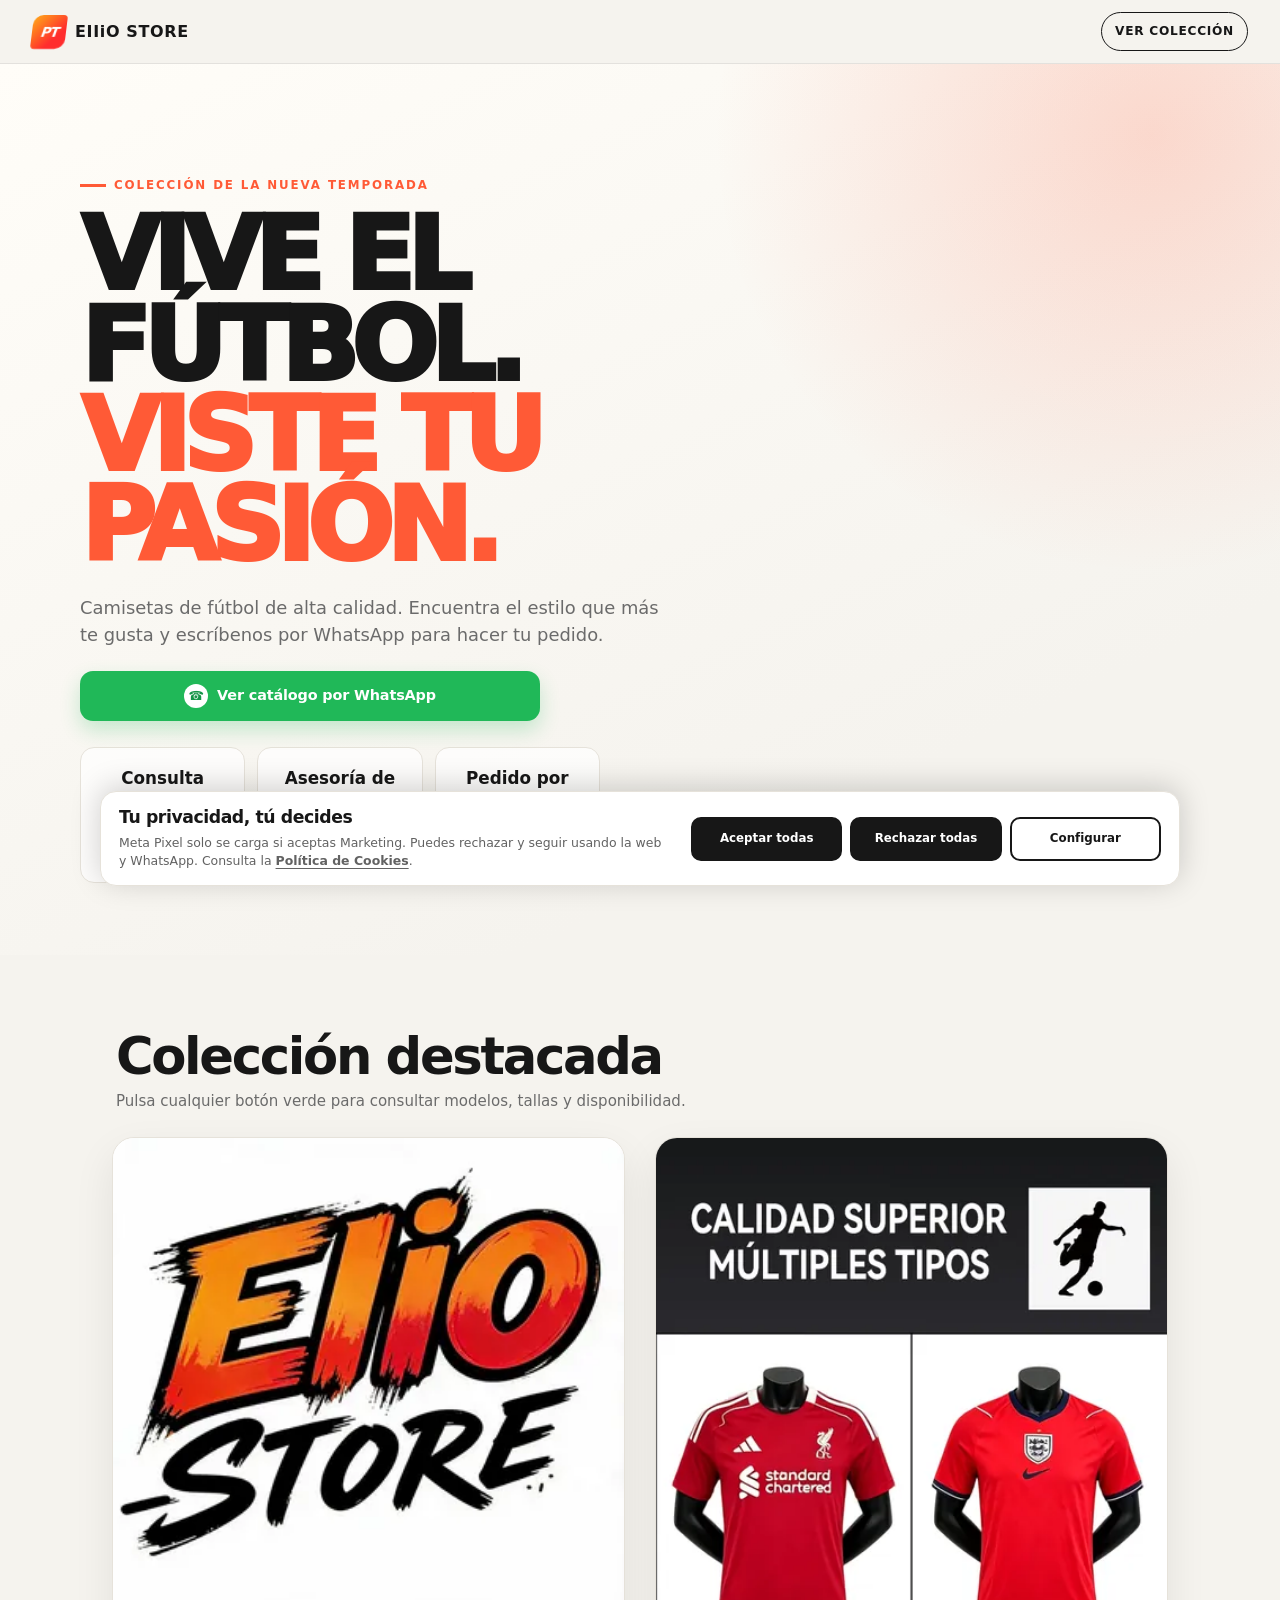
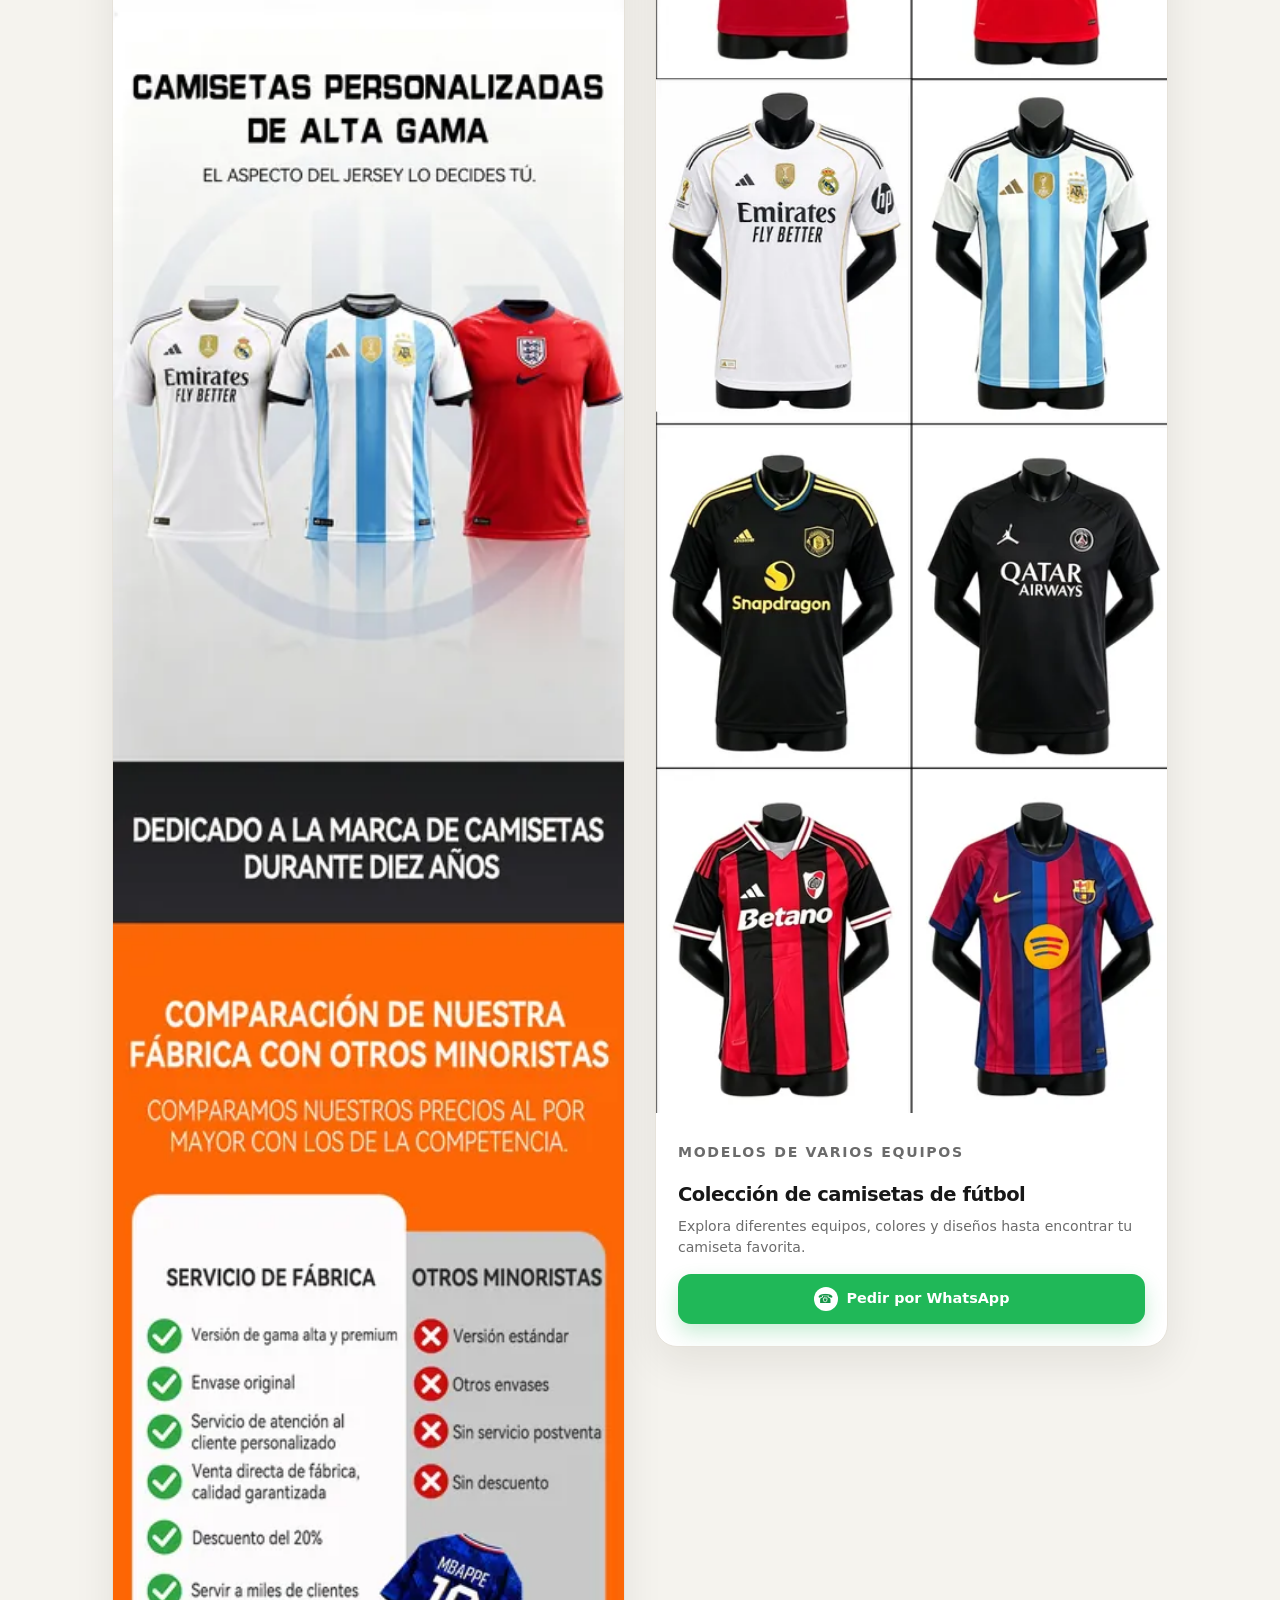
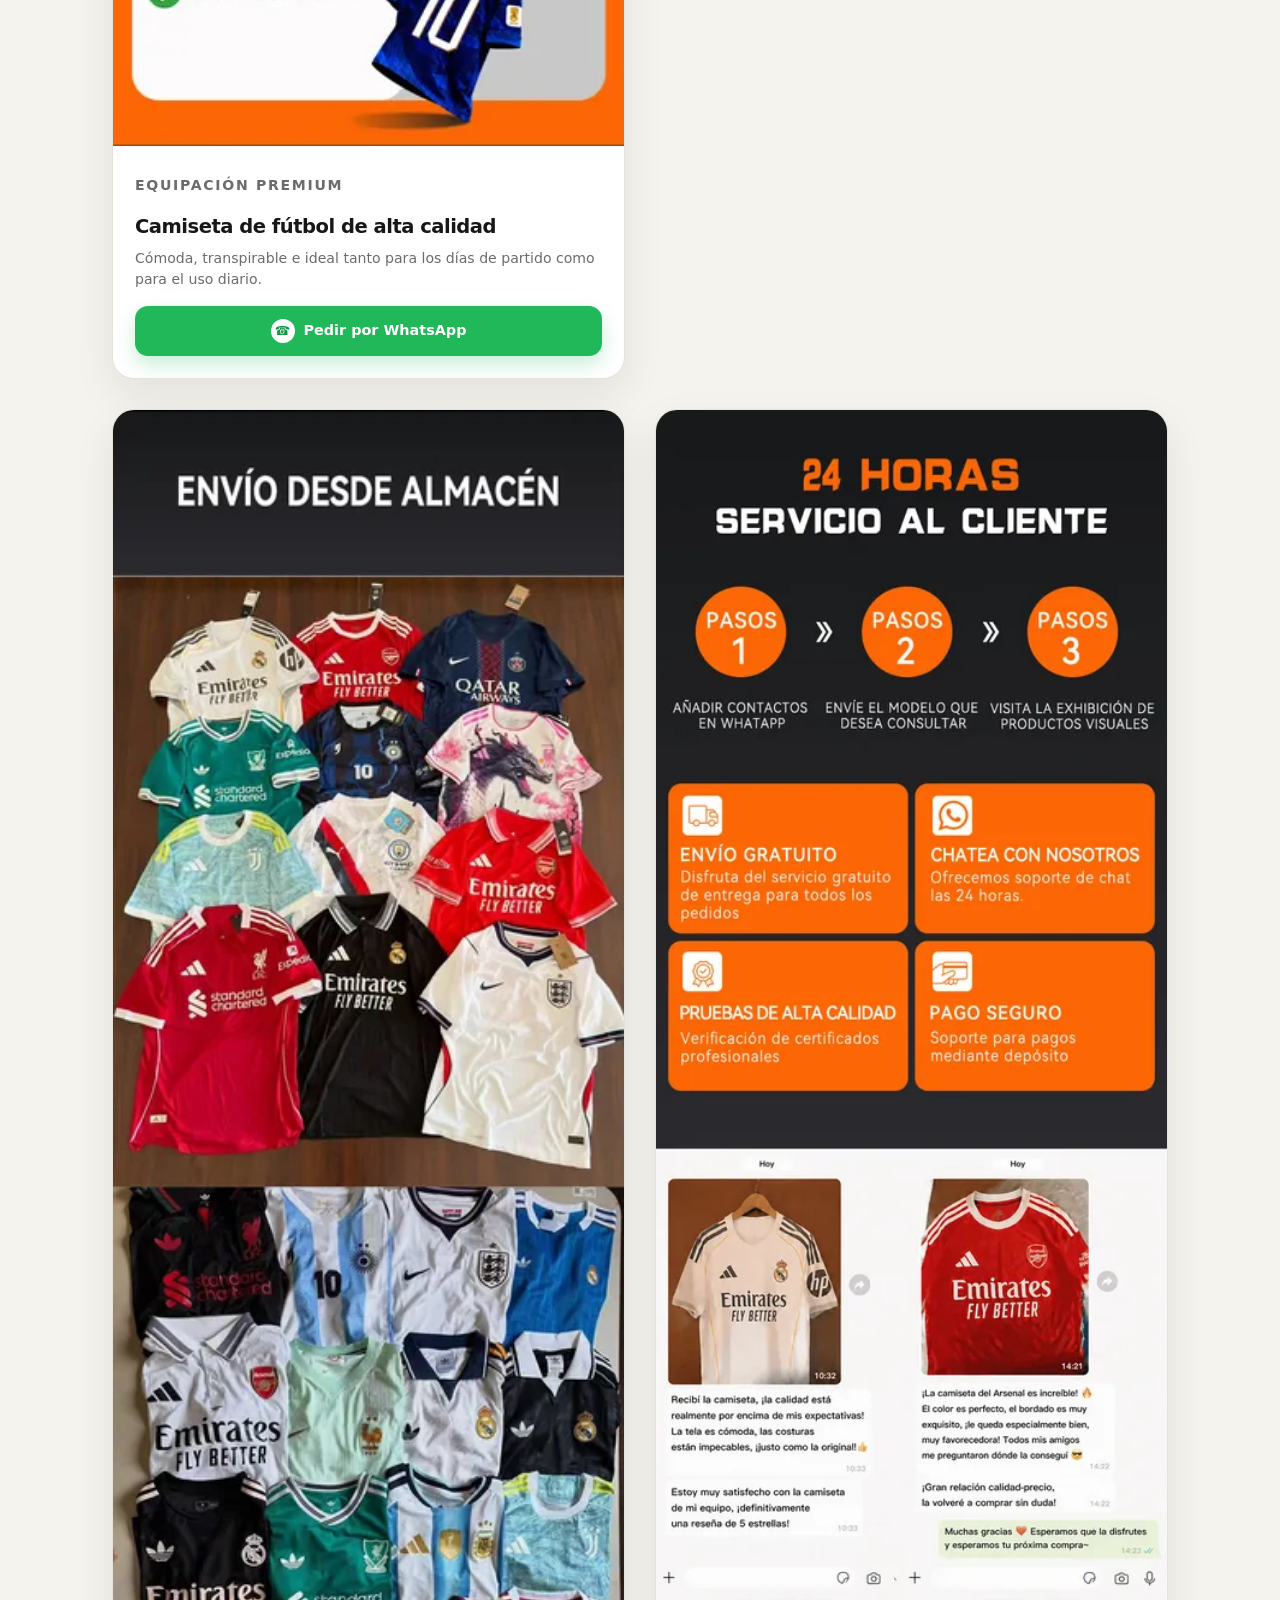
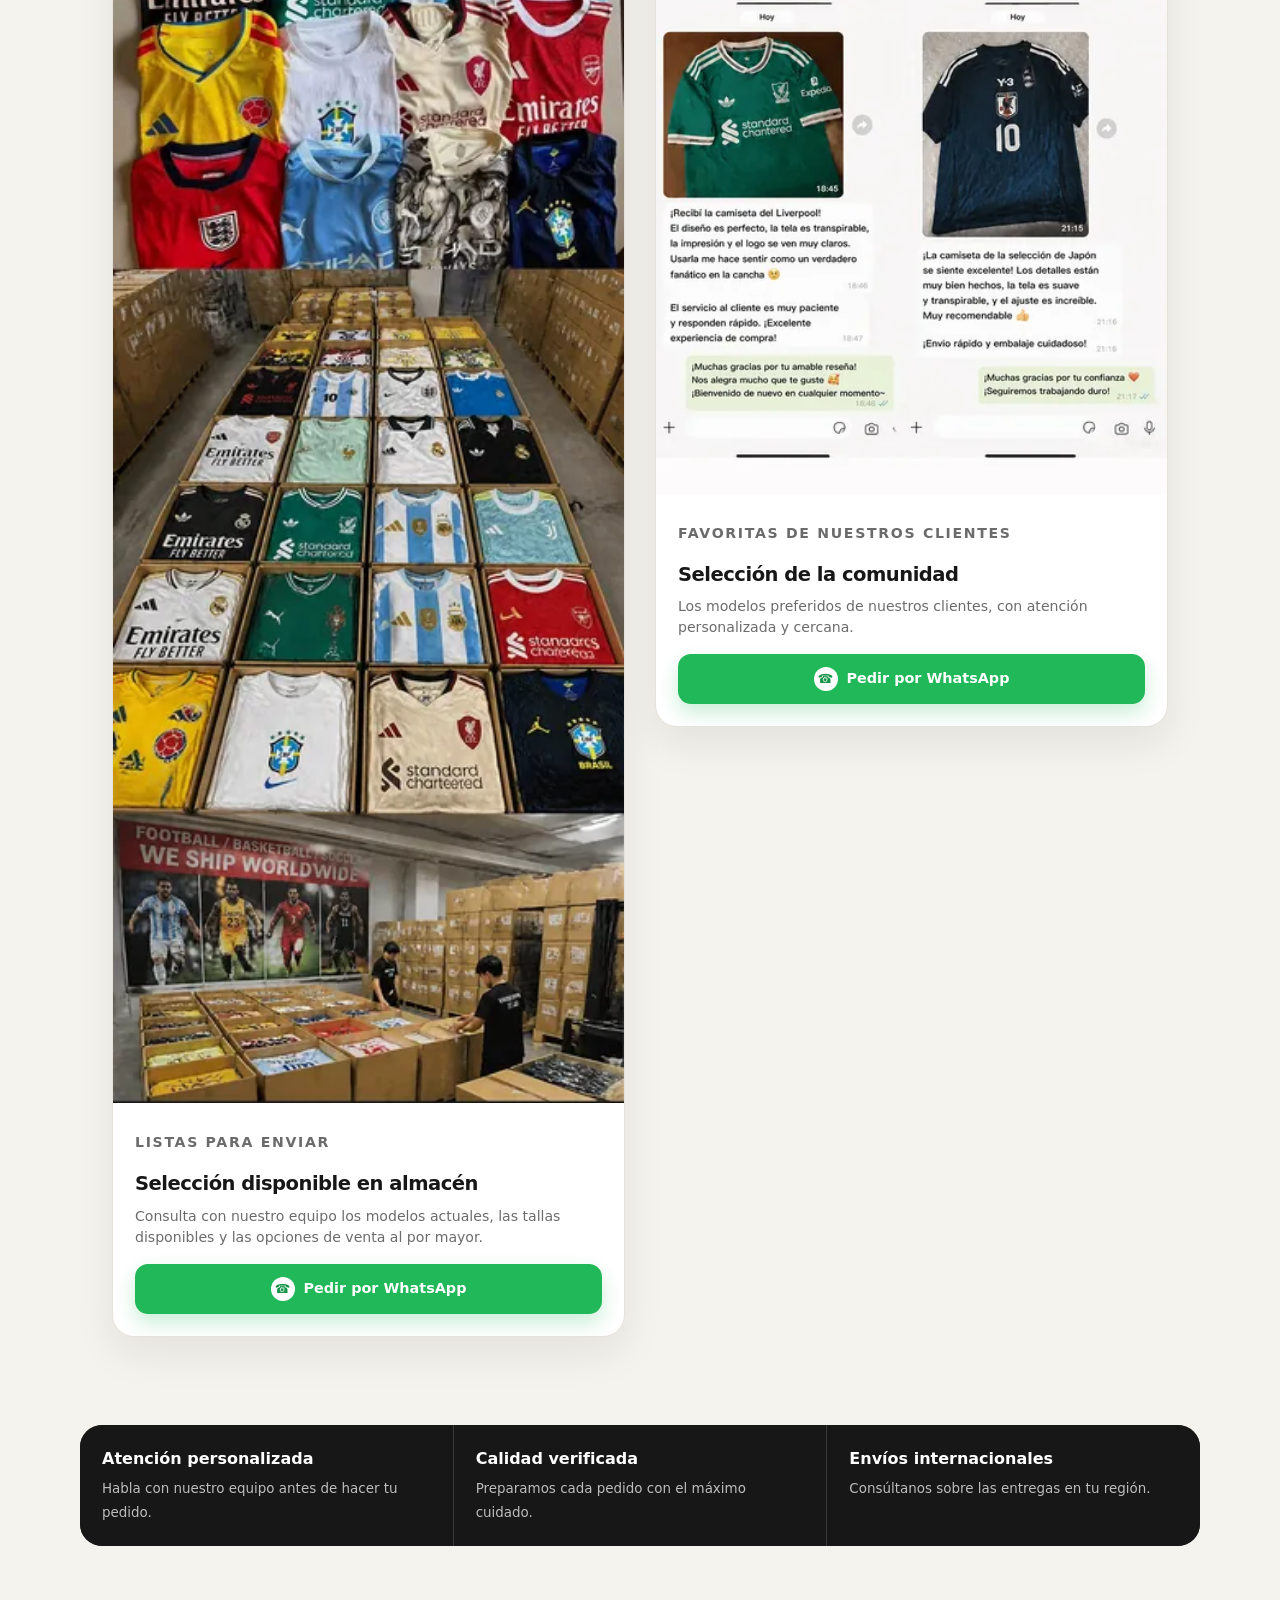
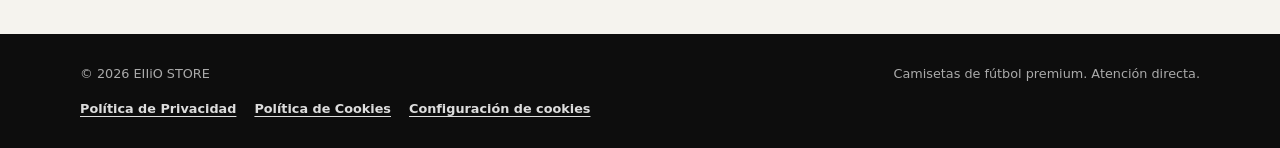
==== commit 37fca620: "Optimize landing page conversion" ====
--- a/index.html
+++ b/index.html
@@ -28,6 +28,7 @@
 
     body {
       margin: 0;
+      overflow-x: hidden;
       background: var(--paper);
       color: var(--ink);
       font-family: Inter, ui-sans-serif, system-ui, -apple-system, BlinkMacSystemFont, "Segoe UI", sans-serif;
@@ -95,7 +96,7 @@
 
     .hero {
       overflow: hidden;
-      padding: 58px 20px 46px;
+      padding: 28px 20px 42px;
       background:
         radial-gradient(circle at 90% 8%, rgba(255, 90, 54, 0.2), transparent 31%),
         linear-gradient(155deg, #fffdf8 0%, #f5f3ee 76%);
@@ -142,16 +143,25 @@
 
     .hero-copy {
       max-width: 580px;
-      margin: 24px 0 0;
+      margin: 16px 0 0;
       color: var(--muted);
       font-size: 1rem;
+    }
+
+    .hero-cta {
+      max-width: 460px;
+      min-height: 56px;
+      margin-top: 16px;
+      font-size: 1rem;
+      letter-spacing: -0.01em;
+      box-shadow: 0 12px 28px rgba(32, 184, 88, 0.3);
     }
 
     .hero-stats {
       display: grid;
       grid-template-columns: repeat(3, 1fr);
       gap: 8px;
-      margin-top: 32px;
+      margin-top: 26px;
     }
 
     .stat {
@@ -390,7 +400,8 @@
     @media (min-width: 700px) {
       .site-header { padding-inline: 32px; }
       .hero { padding: 88px 32px 72px; }
-      .hero-copy { font-size: 1.12rem; }
+      .hero-copy { margin-top: 24px; font-size: 1.12rem; }
+      .hero-cta { margin-top: 22px; }
       .hero-stats { max-width: 520px; gap: 12px; }
       .stat { padding: 18px 12px; }
       .stat strong { font-size: 1.05rem; }
@@ -428,6 +439,7 @@
         <p class="eyebrow">Colección de la nueva temporada</p>
         <h1 id="hero-title">Vive el fútbol.<br><span>Viste tu pasión.</span></h1>
         <p class="hero-copy">Camisetas de fútbol de alta calidad. Encuentra el estilo que más te gusta y escríbenos por WhatsApp para hacer tu pedido.</p>
+        <a class="whatsapp-button hero-cta" href="https://wa.me/19714924184?text=Hola%2C%20quiero%20ver%20el%20cat%C3%A1logo%20de%20camisetas.%20%C2%BFPodr%C3%ADan%20enviarme%20los%20modelos%20y%20precios%3F" target="_blank" rel="noopener">Ver catálogo por WhatsApp</a>
         <div class="hero-stats" aria-label="Servicios de la tienda">
           <div class="stat"><strong>Consulta directa</strong><span>Pregunta antes de comprar</span></div>
           <div class="stat"><strong>Asesoría de tallas</strong><span>Elige la talla ideal</span></div>
--- a/cookie-consent.css
+++ b/cookie-consent.css
@@ -14,40 +14,44 @@
 
 .cookie-consent {
   position: fixed;
-  inset: 0;
+  right: 0;
+  bottom: 0;
+  left: 0;
   z-index: 1000;
   display: flex;
   align-items: flex-end;
   justify-content: center;
-  padding: 16px;
-  background: rgba(13, 13, 13, 0.48);
+  padding: 10px max(10px, env(safe-area-inset-right)) calc(10px + env(safe-area-inset-bottom)) max(10px, env(safe-area-inset-left));
+  pointer-events: none;
 }
 
 .cookie-consent-card {
-  width: min(100%, 720px);
-  max-height: min(88vh, 720px);
+  width: min(100%, 1080px);
+  max-height: min(62vh, 520px);
   overflow-y: auto;
-  padding: 22px;
+  padding: 14px;
+  pointer-events: auto;
   color: var(--consent-ink);
   background: var(--consent-card);
   border: 1px solid var(--consent-line);
-  border-radius: 22px;
-  box-shadow: 0 20px 60px rgba(0, 0, 0, 0.24);
+  border-radius: 16px;
+  box-shadow: 0 -4px 30px rgba(0, 0, 0, 0.18);
   font-family: Inter, ui-sans-serif, system-ui, -apple-system, BlinkMacSystemFont, "Segoe UI", sans-serif;
+  overscroll-behavior: contain;
 }
 
 .cookie-consent-card h2 {
-  margin: 0 0 10px;
-  font-size: clamp(1.45rem, 5vw, 2rem);
-  letter-spacing: -0.035em;
-  line-height: 1.05;
+  margin: 0 0 6px;
+  font-size: 1.08rem;
+  letter-spacing: -0.025em;
+  line-height: 1.15;
 }
 
 .cookie-consent-card p {
   margin: 0;
   color: var(--consent-muted);
-  font-size: 0.94rem;
-  line-height: 1.55;
+  font-size: 0.78rem;
+  line-height: 1.4;
 }
 
 .cookie-consent-card a {
@@ -59,19 +63,29 @@
 
 .cookie-consent-actions {
   display: grid;
-  gap: 10px;
-  margin-top: 20px;
+  grid-template-columns: repeat(2, minmax(0, 1fr));
+  gap: 8px;
+  margin-top: 12px;
 }
 
 .cookie-consent-button {
-  min-height: 48px;
-  padding: 11px 16px;
+  min-height: 44px;
+  padding: 8px 7px;
   border: 2px solid var(--consent-ink);
-  border-radius: 12px;
+  border-radius: 10px;
   cursor: pointer;
   font: inherit;
-  font-size: 0.9rem;
+  font-size: 0.74rem;
   font-weight: 850;
+  line-height: 1.15;
+}
+
+.cookie-consent-summary .cookie-consent-actions {
+  grid-template-columns: repeat(3, minmax(0, 1fr));
+}
+
+.cookie-consent-settings .cookie-consent-button[data-cookie-action="save"] {
+  grid-column: 1 / -1;
 }
 
 .cookie-consent-button[data-cookie-action="accept"],
@@ -96,16 +110,16 @@
 
 .cookie-consent-options {
   display: grid;
-  gap: 12px;
-  margin-top: 18px;
+  gap: 8px;
+  margin-top: 12px;
 }
 
 .cookie-consent-option {
   display: grid;
   grid-template-columns: 1fr auto;
-  gap: 10px 18px;
+  gap: 8px 14px;
   align-items: center;
-  padding: 15px;
+  padding: 11px;
   background: var(--consent-paper);
   border: 1px solid var(--consent-line);
   border-radius: 14px;
@@ -130,21 +144,38 @@
 }
 
 .cookie-consent-note {
-  margin-top: 14px !important;
-  font-size: 0.8rem !important;
+  margin-top: 10px !important;
+  font-size: 0.72rem !important;
 }
 
-@media (min-width: 640px) {
+@media (min-width: 760px) {
   .cookie-consent {
-    padding: 24px;
+    padding: 14px 24px calc(14px + env(safe-area-inset-bottom));
   }
 
   .cookie-consent-card {
-    padding: 28px;
+    padding: 16px 18px;
   }
 
-  .cookie-consent-actions {
+  .cookie-consent-summary {
+    display: grid;
+    grid-template-columns: minmax(0, 1fr) auto;
+    gap: 20px;
+    align-items: center;
+  }
+
+  .cookie-consent-summary .cookie-consent-actions {
     grid-template-columns: repeat(3, minmax(0, 1fr));
+    min-width: 470px;
+    margin-top: 0;
+  }
+
+  .cookie-consent-settings .cookie-consent-actions {
+    grid-template-columns: repeat(3, minmax(0, 1fr));
+  }
+
+  .cookie-consent-settings .cookie-consent-button[data-cookie-action="save"] {
+    grid-column: auto;
   }
 }
 
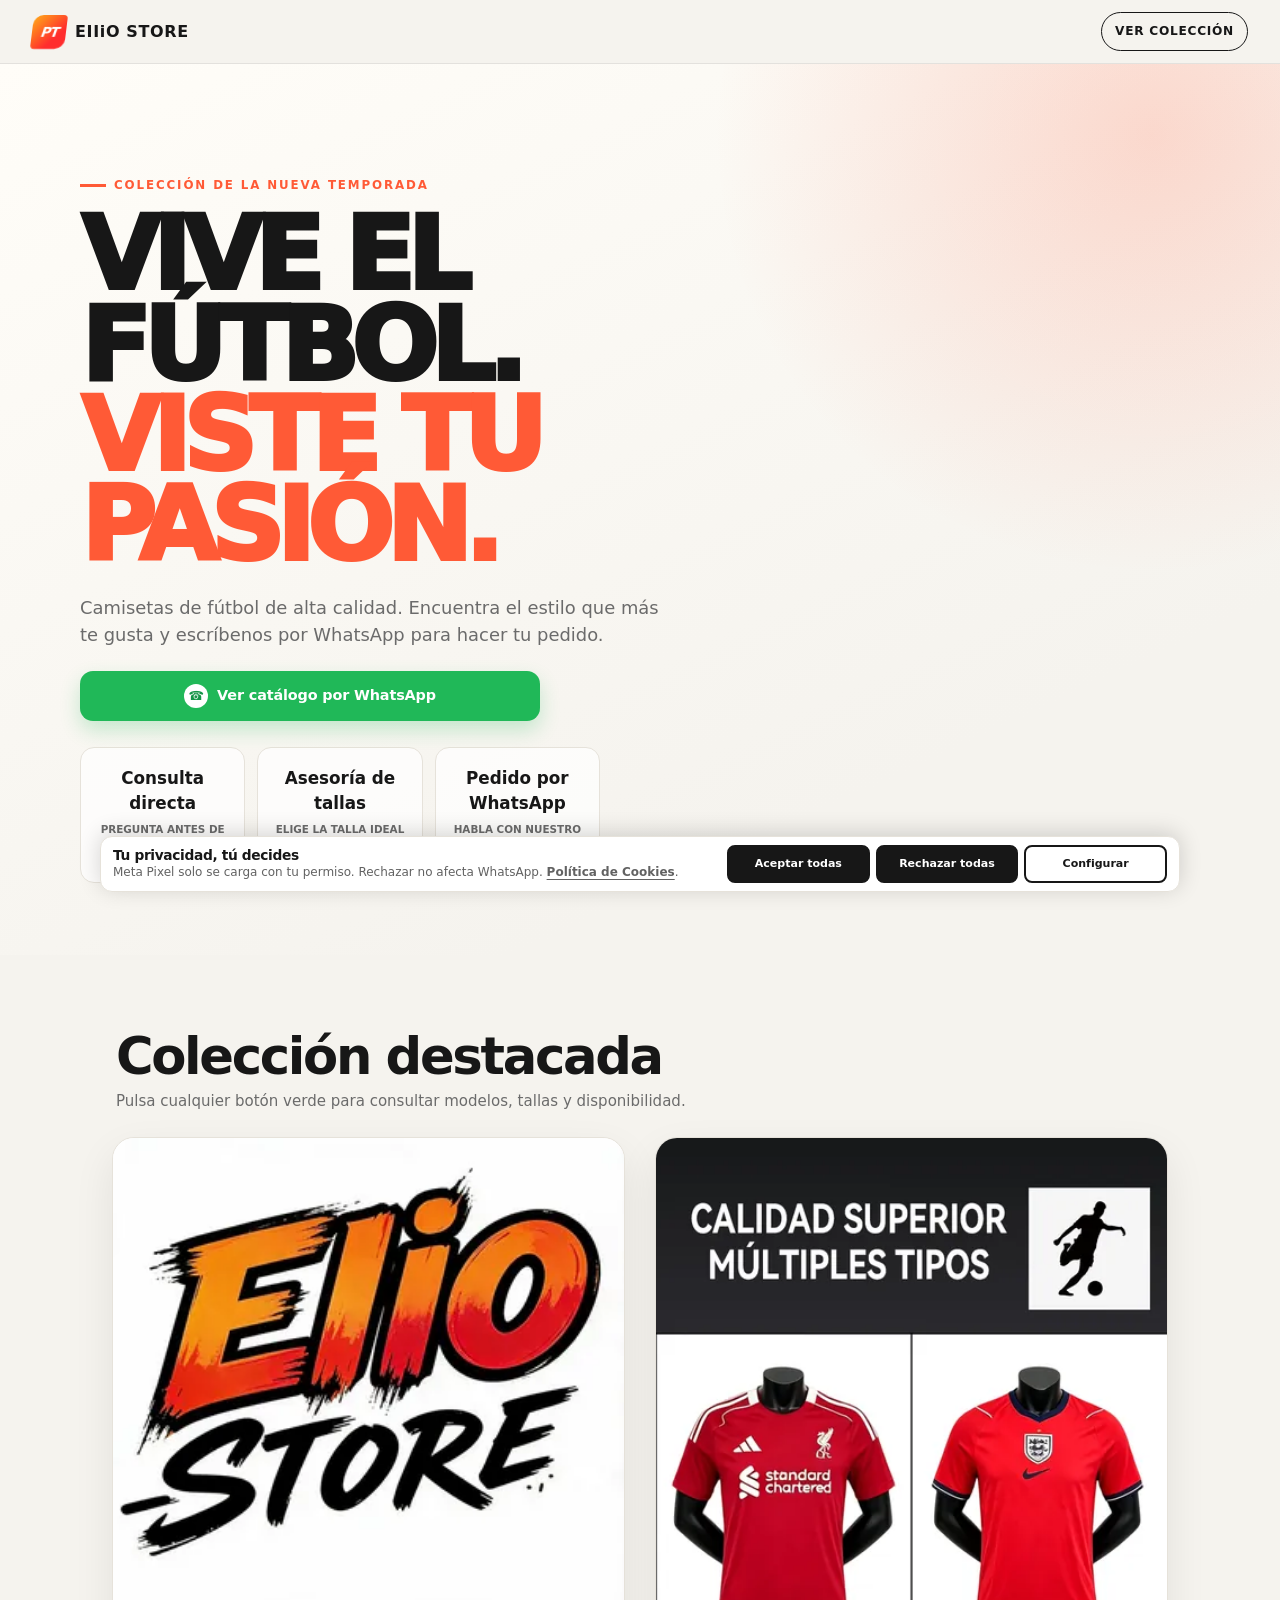
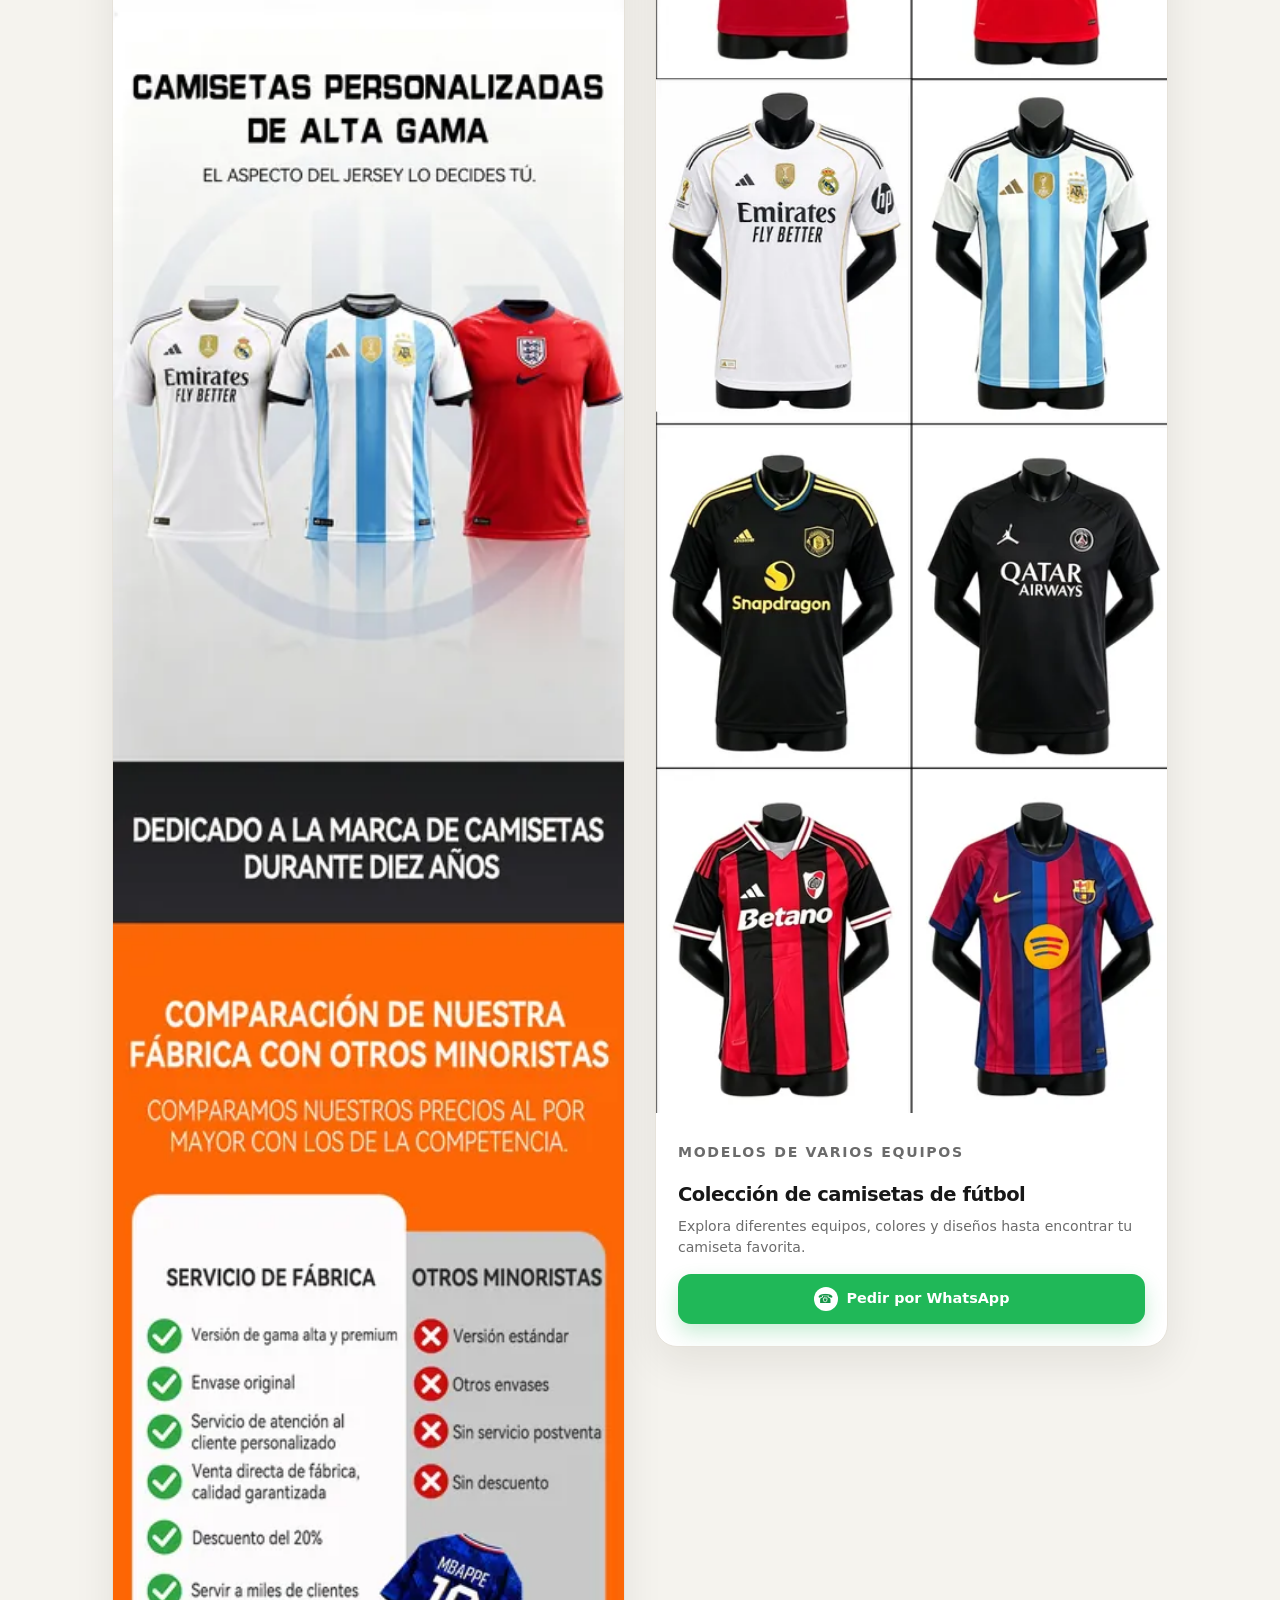
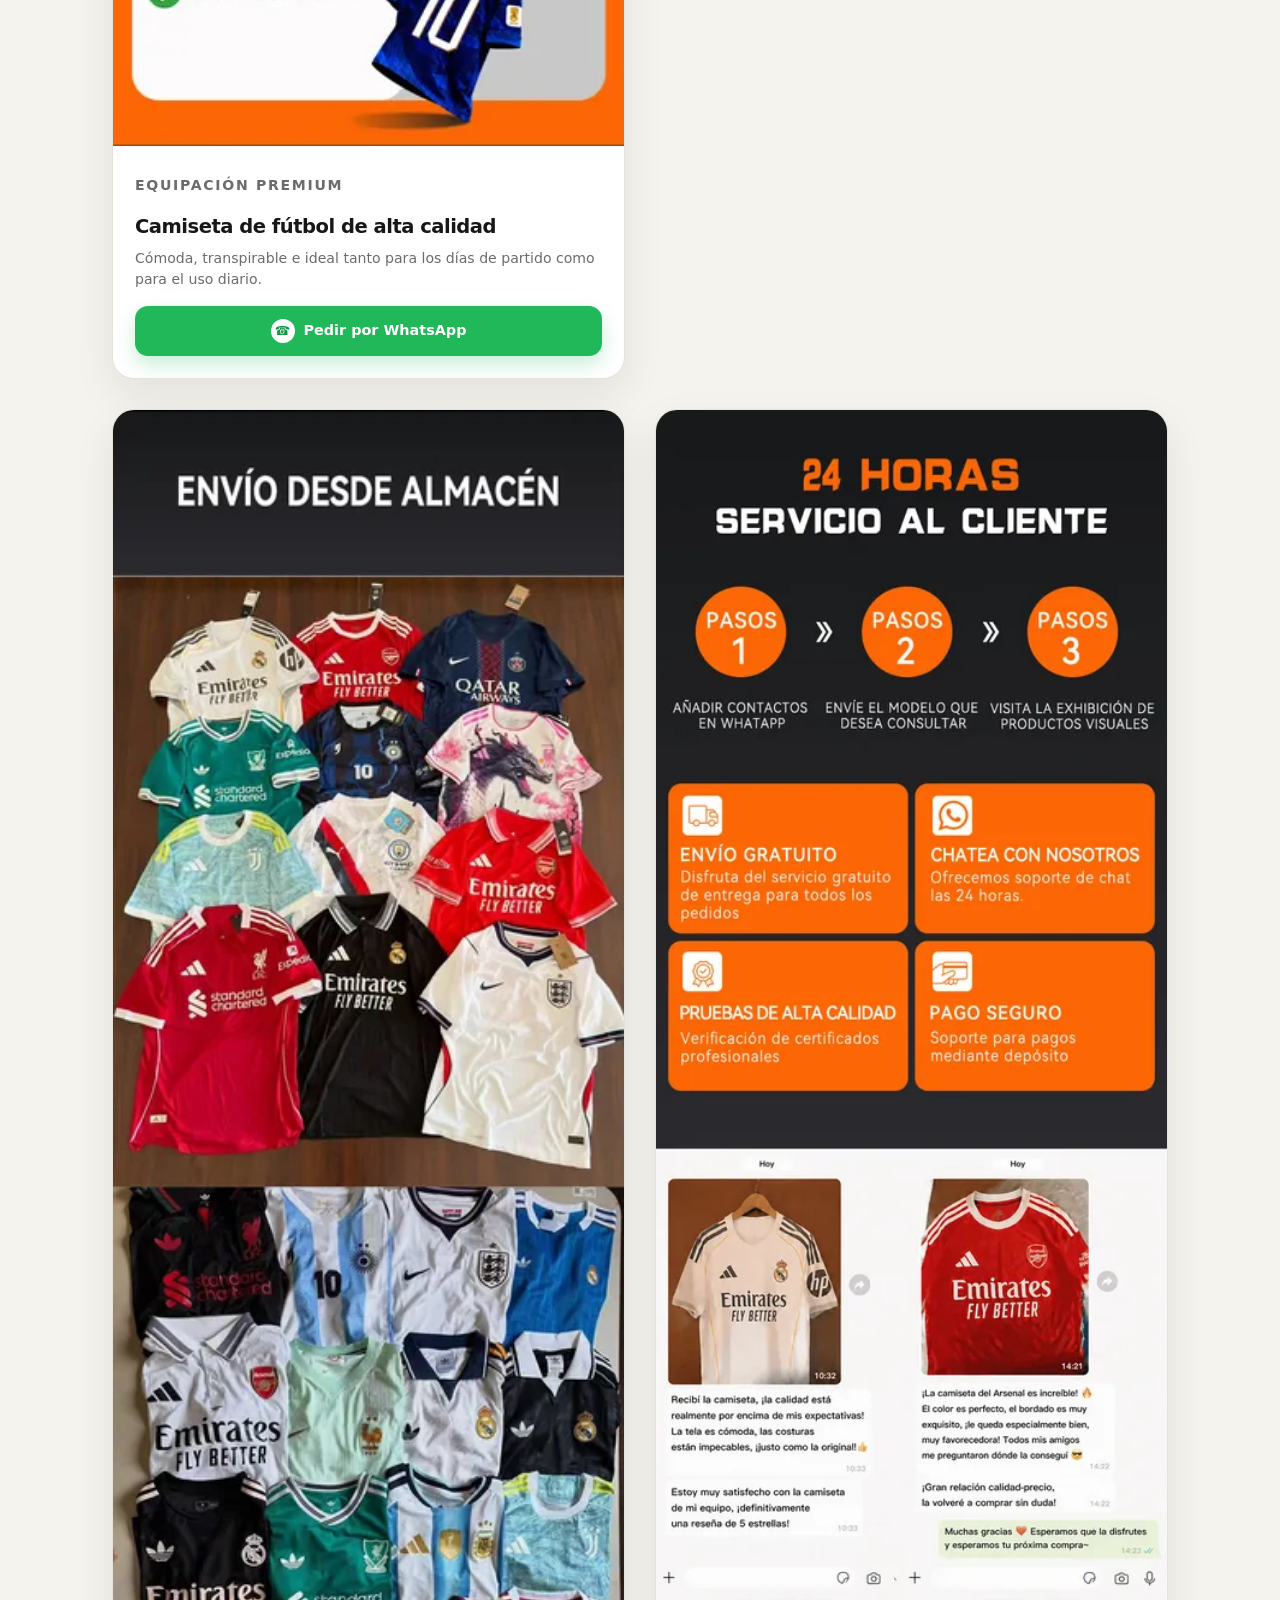
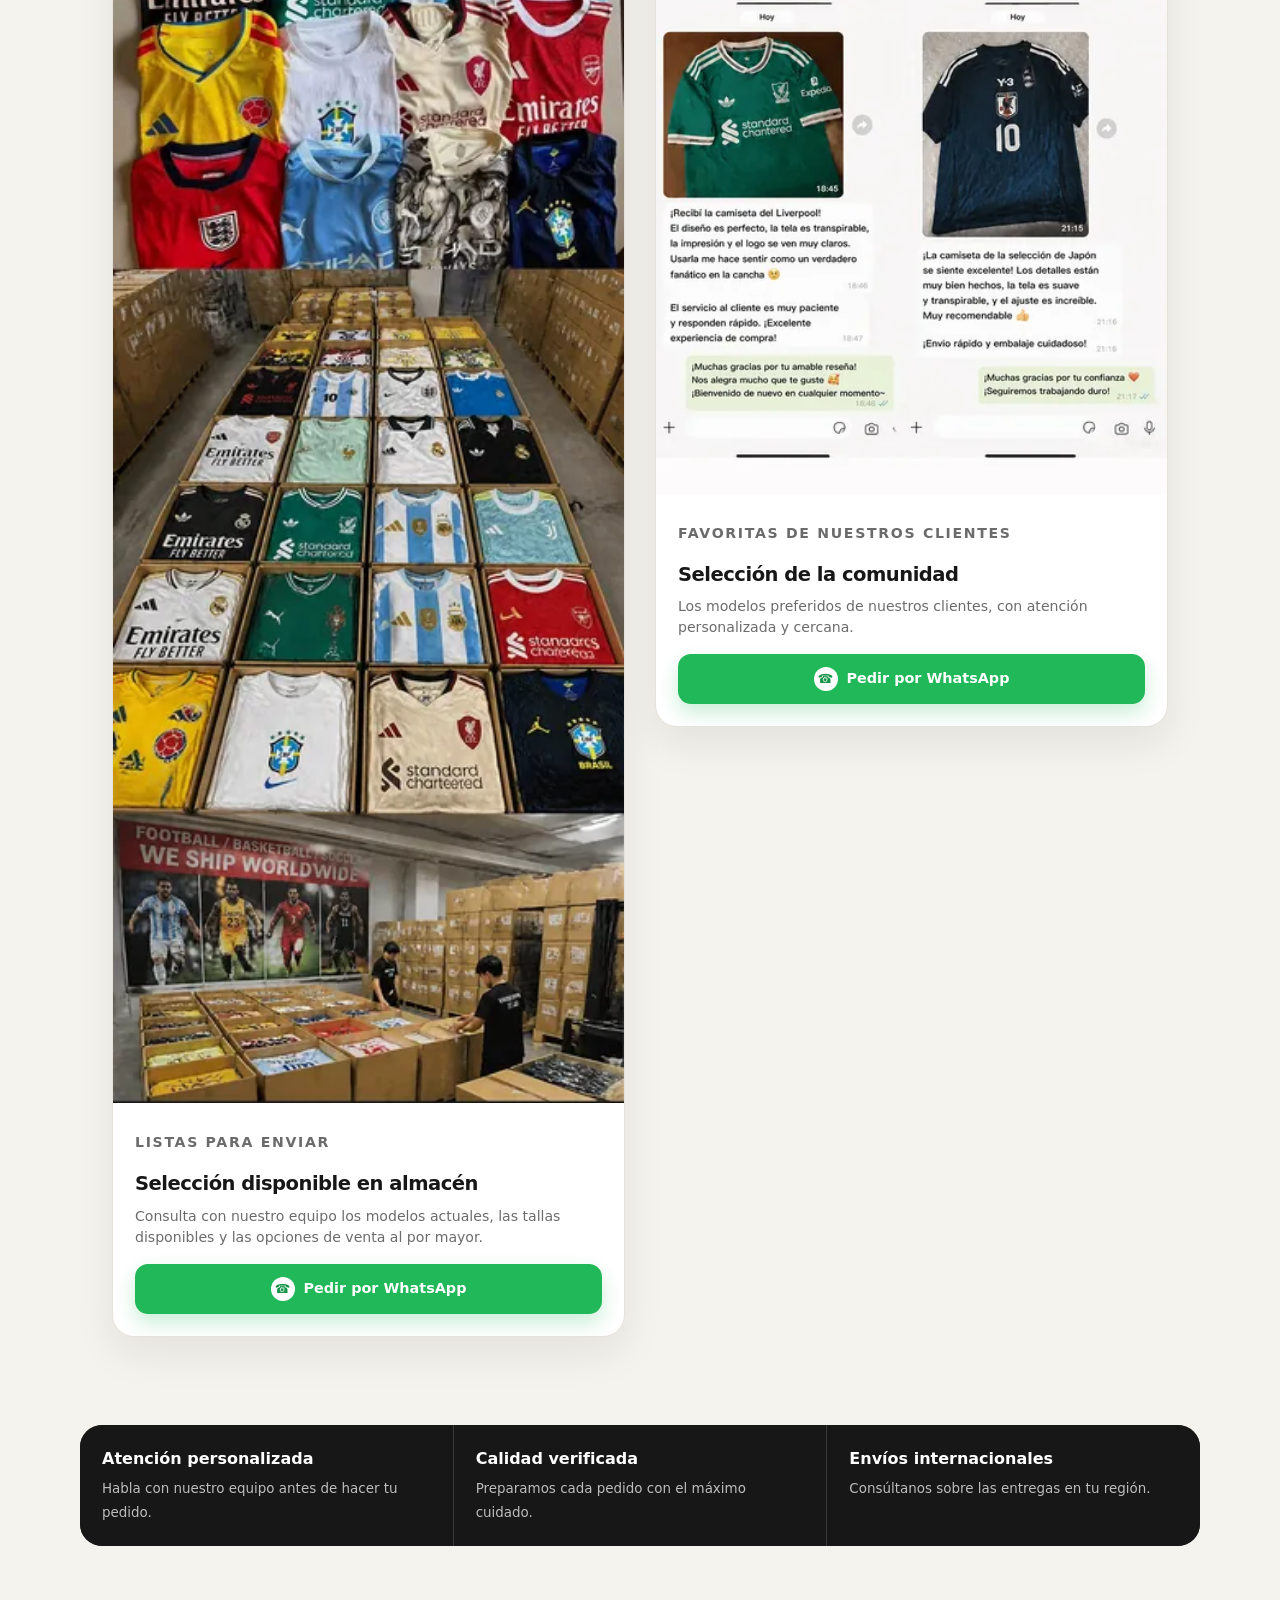
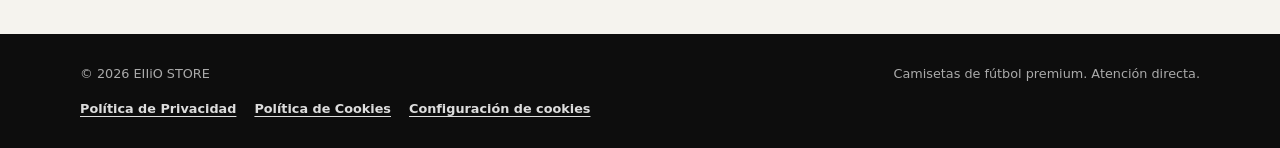
==== commit bc57b3cf: "Update Meta Pixel" ====
--- a/index.html
+++ b/index.html
@@ -535,6 +535,6 @@
       button.href = "https://wa.me/19714924184?text=" + encodeURIComponent(message);
     });
   </script>
-  <script src="cookie-consent.js" data-meta-pixel-id="1118450853846312" defer></script>
+  <script src="cookie-consent.js" data-meta-pixel-id="863738046728823" defer></script>
 </body>
 </html>
--- a/cookie-consent.css
+++ b/cookie-consent.css
@@ -21,7 +21,7 @@
   display: flex;
   align-items: flex-end;
   justify-content: center;
-  padding: 10px max(10px, env(safe-area-inset-right)) calc(10px + env(safe-area-inset-bottom)) max(10px, env(safe-area-inset-left));
+  padding: 6px max(6px, env(safe-area-inset-right)) calc(6px + env(safe-area-inset-bottom)) max(6px, env(safe-area-inset-left));
   pointer-events: none;
 }
 
@@ -29,20 +29,20 @@
   width: min(100%, 1080px);
   max-height: min(62vh, 520px);
   overflow-y: auto;
-  padding: 14px;
+  padding: 10px;
   pointer-events: auto;
   color: var(--consent-ink);
   background: var(--consent-card);
   border: 1px solid var(--consent-line);
-  border-radius: 16px;
-  box-shadow: 0 -4px 30px rgba(0, 0, 0, 0.18);
+  border-radius: 12px;
+  box-shadow: 0 -3px 22px rgba(0, 0, 0, 0.16);
   font-family: Inter, ui-sans-serif, system-ui, -apple-system, BlinkMacSystemFont, "Segoe UI", sans-serif;
   overscroll-behavior: contain;
 }
 
 .cookie-consent-card h2 {
-  margin: 0 0 6px;
-  font-size: 1.08rem;
+  margin: 0 0 4px;
+  font-size: 1rem;
   letter-spacing: -0.025em;
   line-height: 1.15;
 }
@@ -50,8 +50,8 @@
 .cookie-consent-card p {
   margin: 0;
   color: var(--consent-muted);
-  font-size: 0.78rem;
-  line-height: 1.4;
+  font-size: 0.75rem;
+  line-height: 1.3;
 }
 
 .cookie-consent-card a {
@@ -64,24 +64,38 @@
 .cookie-consent-actions {
   display: grid;
   grid-template-columns: repeat(2, minmax(0, 1fr));
-  gap: 8px;
-  margin-top: 12px;
+  gap: 6px;
+  margin-top: 8px;
 }
 
 .cookie-consent-button {
-  min-height: 44px;
-  padding: 8px 7px;
+  min-height: 38px;
+  padding: 5px 4px;
   border: 2px solid var(--consent-ink);
-  border-radius: 10px;
+  border-radius: 8px;
   cursor: pointer;
   font: inherit;
-  font-size: 0.74rem;
+  font-size: 0.69rem;
   font-weight: 850;
   line-height: 1.15;
 }
 
 .cookie-consent-summary .cookie-consent-actions {
   grid-template-columns: repeat(3, minmax(0, 1fr));
+}
+
+.cookie-consent-summary h2 {
+  margin-bottom: 2px;
+  font-size: 0.86rem;
+}
+
+.cookie-consent-summary p {
+  display: -webkit-box;
+  overflow: hidden;
+  font-size: 12px;
+  line-height: 1.25;
+  -webkit-box-orient: vertical;
+  -webkit-line-clamp: 2;
 }
 
 .cookie-consent-settings .cookie-consent-button[data-cookie-action="save"] {
@@ -150,23 +164,23 @@
 
 @media (min-width: 760px) {
   .cookie-consent {
-    padding: 14px 24px calc(14px + env(safe-area-inset-bottom));
+    padding: 8px 20px calc(8px + env(safe-area-inset-bottom));
   }
 
   .cookie-consent-card {
-    padding: 16px 18px;
+    padding: 8px 12px;
   }
 
   .cookie-consent-summary {
     display: grid;
     grid-template-columns: minmax(0, 1fr) auto;
-    gap: 20px;
+    gap: 14px;
     align-items: center;
   }
 
   .cookie-consent-summary .cookie-consent-actions {
     grid-template-columns: repeat(3, minmax(0, 1fr));
-    min-width: 470px;
+    min-width: 440px;
     margin-top: 0;
   }
 
